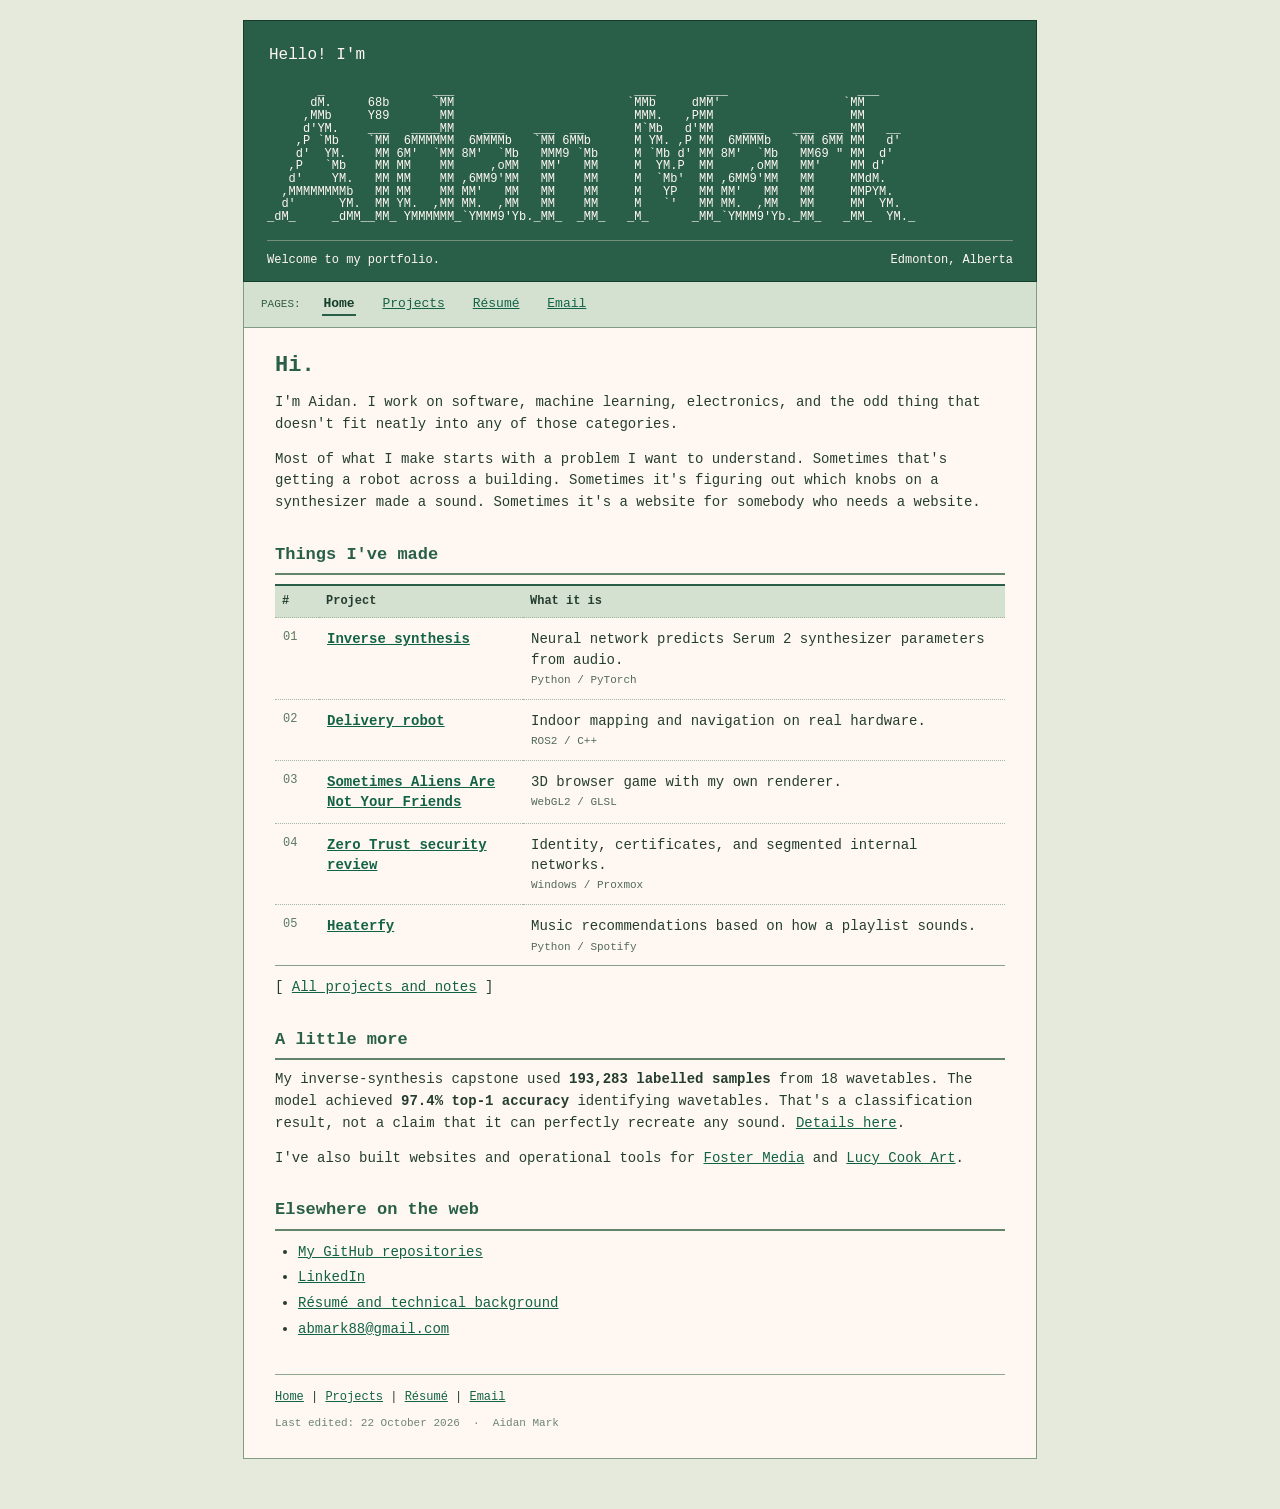
==== index.html @ 445e5975 "Publish original classic HTML portfolio as independent preview" ====
<!doctype html>
<html lang="en">
<head>
<meta charset="utf-8">
<meta name="viewport" content="width=device-width, initial-scale=1">
<meta name="description" content="Aidan Mark — developer in Edmonton. Software, robotics, machine learning, and things I made.">
<title>Home — Aidan Mark</title>
<link rel="stylesheet" href="style.css">
</head>
<body>
<div class="page">
<header class="header">
  <div class="hello">Hello! I'm</div>
  <h1 class="visually-hidden">Aidan Mark</h1>
  <pre aria-hidden="true" class="name-ascii full">       _               ___                         ___       ___                  ___
      dM.     68b      `MM                        `MMb     dMM&#x27;                 `MM
     ,MMb     Y89       MM                         MMM.   ,PMM                   MM
     d&#x27;YM.    ___   ____MM    ___    ___  __       M`Mb   d&#x27;MM    ___    ___  __ MM   __
    ,P `Mb    `MM  6MMMMMM  6MMMMb   `MM 6MMb      M YM. ,P MM  6MMMMb   `MM 6MM MM   d&#x27;
    d&#x27;  YM.    MM 6M&#x27;  `MM 8M&#x27;  `Mb   MMM9 `Mb     M `Mb d&#x27; MM 8M&#x27;  `Mb   MM69 &quot; MM  d&#x27;
   ,P   `Mb    MM MM    MM     ,oMM   MM&#x27;   MM     M  YM.P  MM     ,oMM   MM&#x27;    MM d&#x27;
   d&#x27;    YM.   MM MM    MM ,6MM9&#x27;MM   MM    MM     M  `Mb&#x27;  MM ,6MM9&#x27;MM   MM     MMdM.
  ,MMMMMMMMb   MM MM    MM MM&#x27;   MM   MM    MM     M   YP   MM MM&#x27;   MM   MM     MMPYM.
  d&#x27;      YM.  MM YM.  ,MM MM.  ,MM   MM    MM     M   `&#x27;   MM MM.  ,MM   MM     MM  YM.
_dM_     _dMM__MM_ YMMMMMM_`YMMM9&#x27;Yb._MM_  _MM_   _M_      _MM_`YMMM9&#x27;Yb._MM_   _MM_  YM._</pre>
  <pre aria-hidden="true" class="name-ascii stacked">       _               ___
      dM.     68b      `MM
     ,MMb     Y89       MM
     d&#x27;YM.    ___   ____MM    ___    ___  __
    ,P `Mb    `MM  6MMMMMM  6MMMMb   `MM 6MMb
    d&#x27;  YM.    MM 6M&#x27;  `MM 8M&#x27;  `Mb   MMM9 `Mb
   ,P   `Mb    MM MM    MM     ,oMM   MM&#x27;   MM
   d&#x27;    YM.   MM MM    MM ,6MM9&#x27;MM   MM    MM
  ,MMMMMMMMb   MM MM    MM MM&#x27;   MM   MM    MM
  d&#x27;      YM.  MM YM.  ,MM MM.  ,MM   MM    MM
_dM_     _dMM__MM_ YMMMMMM_`YMMM9&#x27;Yb._MM_  _MM_
___       ___                  ___
`MMb     dMM&#x27;                 `MM
 MMM.   ,PMM                   MM
 M`Mb   d&#x27;MM    ___    ___  __ MM   __
 M YM. ,P MM  6MMMMb   `MM 6MM MM   d&#x27;
 M `Mb d&#x27; MM 8M&#x27;  `Mb   MM69 &quot; MM  d&#x27;
 M  YM.P  MM     ,oMM   MM&#x27;    MM d&#x27;
 M  `Mb&#x27;  MM ,6MM9&#x27;MM   MM     MMdM.
 M   YP   MM MM&#x27;   MM   MM     MMPYM.
 M   `&#x27;   MM MM.  ,MM   MM     MM  YM.
_M_      _MM_`YMMM9&#x27;Yb._MM_   _MM_  YM._</pre>
  <div class="head-bottom">Welcome to my portfolio. <span>Edmonton, Alberta</span></div>
</header>
<nav class="site-links" aria-label="Main menu">
  <span class="menu-title">PAGES:</span>
  <a href="index.html" aria-current="page">Home</a>
  <a href="projects.html">Projects</a>
  <a href="resume.html">Résumé</a>
  <a href="mailto:abmark88@gmail.com">Email</a>
</nav>
<div class="paper">

<main id="top">
  <h2>Hi.</h2>
  <p>I'm Aidan. I work on software, machine learning, electronics, and the odd thing that doesn't fit neatly into any of those categories.</p>
  <p>Most of what I make starts with a problem I want to understand. Sometimes that's getting a robot across a building. Sometimes it's figuring out which knobs on a synthesizer made a sound. Sometimes it's a website for somebody who needs a website.</p>
  <h3><span class="rule-title">Things I've made</span></h3>
  <table class="work-index" cellspacing="0" cellpadding="0">
    <tr><th scope="col">#</th><th scope="col">Project</th><th scope="col">What it is</th></tr>
    <tr><td>01</td><td><a href="projects.html#chroma">Inverse synthesis</a></td><td>Neural network predicts Serum 2 synthesizer parameters from audio. <small>Python / PyTorch</small></td></tr>
    <tr><td>02</td><td><a href="projects.html#robot">Delivery robot</a></td><td>Indoor mapping and navigation on real hardware. <small>ROS2 / C++</small></td></tr>
    <tr><td>03</td><td><a href="projects.html#aliens">Sometimes Aliens Are Not Your Friends</a></td><td>3D browser game with my own renderer. <small>WebGL2 / GLSL</small></td></tr>
    <tr><td>04</td><td><a href="projects.html#security">Zero Trust security review</a></td><td>Identity, certificates, and segmented internal networks. <small>Windows / Proxmox</small></td></tr>
    <tr><td>05</td><td><a href="projects.html#heaterfy">Heaterfy</a></td><td>Music recommendations based on how a playlist sounds. <small>Python / Spotify</small></td></tr>
  </table>
  <p class="more">[ <a href="projects.html">All projects and notes</a> ]</p>
  <h3><span class="rule-title">A little more</span></h3>
  <p>My inverse-synthesis capstone used <strong>193,283 labelled samples</strong> from 18 wavetables. The model achieved <strong>97.4% top-1 accuracy</strong> identifying wavetables. That's a classification result, not a claim that it can perfectly recreate any sound. <a href="projects.html#chroma">Details here</a>.</p>
  <p>I've also built websites and operational tools for <a href="https://fostermedia.ca/">Foster Media</a> and <a href="https://lucycook.art/">Lucy Cook Art</a>.</p>
  <h3><span class="rule-title">Elsewhere on the web</span></h3>
  <ul class="links-list">
    <li><a href="https://github.com/akimbo-md">My GitHub repositories</a></li>
    <li><a href="https://www.linkedin.com/in/akimbo-html/">LinkedIn</a></li>
    <li><a href="resume.html">Résumé and technical background</a></li>
    <li><a href="mailto:abmark88@gmail.com">abmark88@gmail.com</a></li>
  </ul>
</main>

<footer>
<hr>
<p><a href="index.html">Home</a> | <a href="projects.html">Projects</a> | <a href="resume.html">Résumé</a> | <a href="mailto:abmark88@gmail.com">Email</a><br>
<span class="footnote">Last edited: 22 October 2026 &nbsp;&middot;&nbsp; Aidan Mark</span></p>
</footer>
</div>
</div>
</body>
</html>
---- style.css ----
/* Aidan Mark — original forest green and Apercu Mono palette.
   Plain document and table layout, without modern card components. */
:root { color-scheme: light; }
html { background: #e5eadd; }
body {
  margin: 0;
  padding: 20px 9px 50px;
  color: #243d30;
  background: #e5eadd;
  font: 14px/1.55 'Apercu Mono Pro', 'Courier New', Courier, monospace;
}
a { color: #126245; text-decoration: underline; }
a:visited { color: #386c4c; }
a:hover { color: #ffffff; background: #295f48; }
a:focus-visible { outline: 2px dotted #295f48; outline-offset: 2px; }
.page { width: 794px; max-width: 100%; margin: 0 auto; }
.header { background: #295f48; border: 1px solid #123c2b; color: #fff8f2; padding: 22px 23px 11px; }
.hello { font-size: 16px; margin: 0 0 17px 2px; }
.name-ascii { color: #fff8f2; font: 12px/1.05 'Apercu Mono Pro','Courier New',monospace; letter-spacing: 0; white-space: pre; margin: 0; }
.name-ascii.stacked { display: none; }
.head-bottom { margin-top: 17px; padding-top: 10px; border-top: 1px solid #73917a; font-size: 12px; }
.head-bottom span { float: right; }
.site-links { padding: 12px 17px 11px; background: #d4e1d0; border: 1px solid #829b85; border-top: 0; font-size: 13px; }
.site-links .menu-title { margin-right: 14px; color: #385c45; font-size: 11px; }
.site-links a { display: inline-block; margin-right: 18px; padding: 0 1px; }
.site-links a[aria-current="page"] { font-weight: bold; color: #153d2b; text-decoration: none; border-bottom: 2px solid #295f48; }
.paper { background: #fff8f2; padding: 21px 31px 12px; border: 1px solid #829b85; border-top: 0; }
h2 { font-size: 22px; color: #295f48; margin: 0 0 9px; font-weight: bold; }
h3 { color: #295f48; font-size: 17px; margin: 28px 0 9px; font-weight: bold; }
h3 .rule-title { display: block; border-bottom: 2px solid #61846b; padding-bottom: 5px; }
p { margin: 0 0 13px; }
small { font-size: 11px; color: #526958; }
.work-index { width: 100%; border-top: 2px solid #295f48; border-bottom: 1px solid #879e8c; border-collapse: collapse; line-height: 1.45; }
.work-index th { font-size: 12px; padding: 7px 7px; background: #d4e1d0; text-align: left; }
.work-index th:first-child { width: 30px; }
.work-index th:nth-child(2) { width: 190px; }
.work-index td { padding: 11px 8px 10px; vertical-align: top; border-top: 1px dotted #a4b7a5; }
.work-index td:first-child { font-size: 12px; color: #587861; }
.work-index td a { font-weight: bold; }
.work-index td small { display: block; padding-top: 3px; }
.more { margin-top: 11px; }
.links-list { margin: 0 0 12px; padding-left: 23px; }
.links-list li { padding: 2px 0; }
.jump { background: #e3ebdd; padding: 10px; border-top: 1px solid #819b87; border-bottom: 1px solid #819b87; font-size: 12px; line-height: 1.85; }
.project { border-top: 2px solid #73947a; margin-top: 24px; padding-top: 3px; }
.project h3 { margin-top: 8px; font-size: 18px; }
.project .tech { color: #4f7158; font-size: 11px; margin-bottom: 8px; }
.project .up { font-size: 11px; margin-top: 2px; }
.skills { border-collapse: collapse; width: 100%; }
.skills tr { border-bottom: 1px dotted #a4b7a5; }
.skills th { text-align: left; width: 170px; vertical-align: top; color: #295f48; }
.skills td { vertical-align: top; }
.history dt { font-weight: bold; margin-top: 12px; color: #295f48; }
.history dt small { font-weight: normal; }
.history dd { margin-left: 25px; margin-top: 3px; }
footer { padding-top: 20px; font-size: 12px; }
footer hr { border: 0; border-top: 1px solid #8da48f; margin: 0 0 13px; }
.footnote { display: inline-block; margin-top: 8px; color: #6e8474; font-size: 11px; }
.visually-hidden { position: absolute; width:1px; height:1px; padding:0; margin:-1px; overflow:hidden; clip:rect(0,0,0,0); white-space:nowrap; border:0; }
@media (max-width: 760px) {
 body { padding: 7px 6px 30px; font-size: 13px; }
 .page { width: 100%; }
 .header { padding: 17px 16px 11px; }
 .name-ascii.full { display: none; }
 .name-ascii.stacked { display: block; font-size: clamp(9px, 2.7vw, 11px); line-height: 1.01; }
 .hello { margin-bottom: 7px; }
 .head-bottom { margin-top: 9px; }
 .head-bottom span { float: none; display:block; margin-top:4px; }
 .site-links { padding: 10px 13px; }
 .site-links a { margin-right: 7px; }
 .paper { padding: 18px 15px 10px; }
 .work-index th:nth-child(2) { width: auto; }
 .work-index th:first-child { width: 23px; }
 .work-index td { padding: 8px 4px; }
 .work-index td:first-child { font-size: 10px; }
 .work-index td:nth-child(2) { width: 35%; }
 h2 { font-size: 20px; }
 h3 { font-size: 16px; }
 .skills th { width: 110px; }
}
@media (max-width: 375px) {
  .site-links .menu-title { display: block; margin-bottom: 3px; }
  .name-ascii.stacked { font-size: 8.4px; }
  .work-index th { font-size: 11px; }
  .work-index td { font-size: 11px; }
}
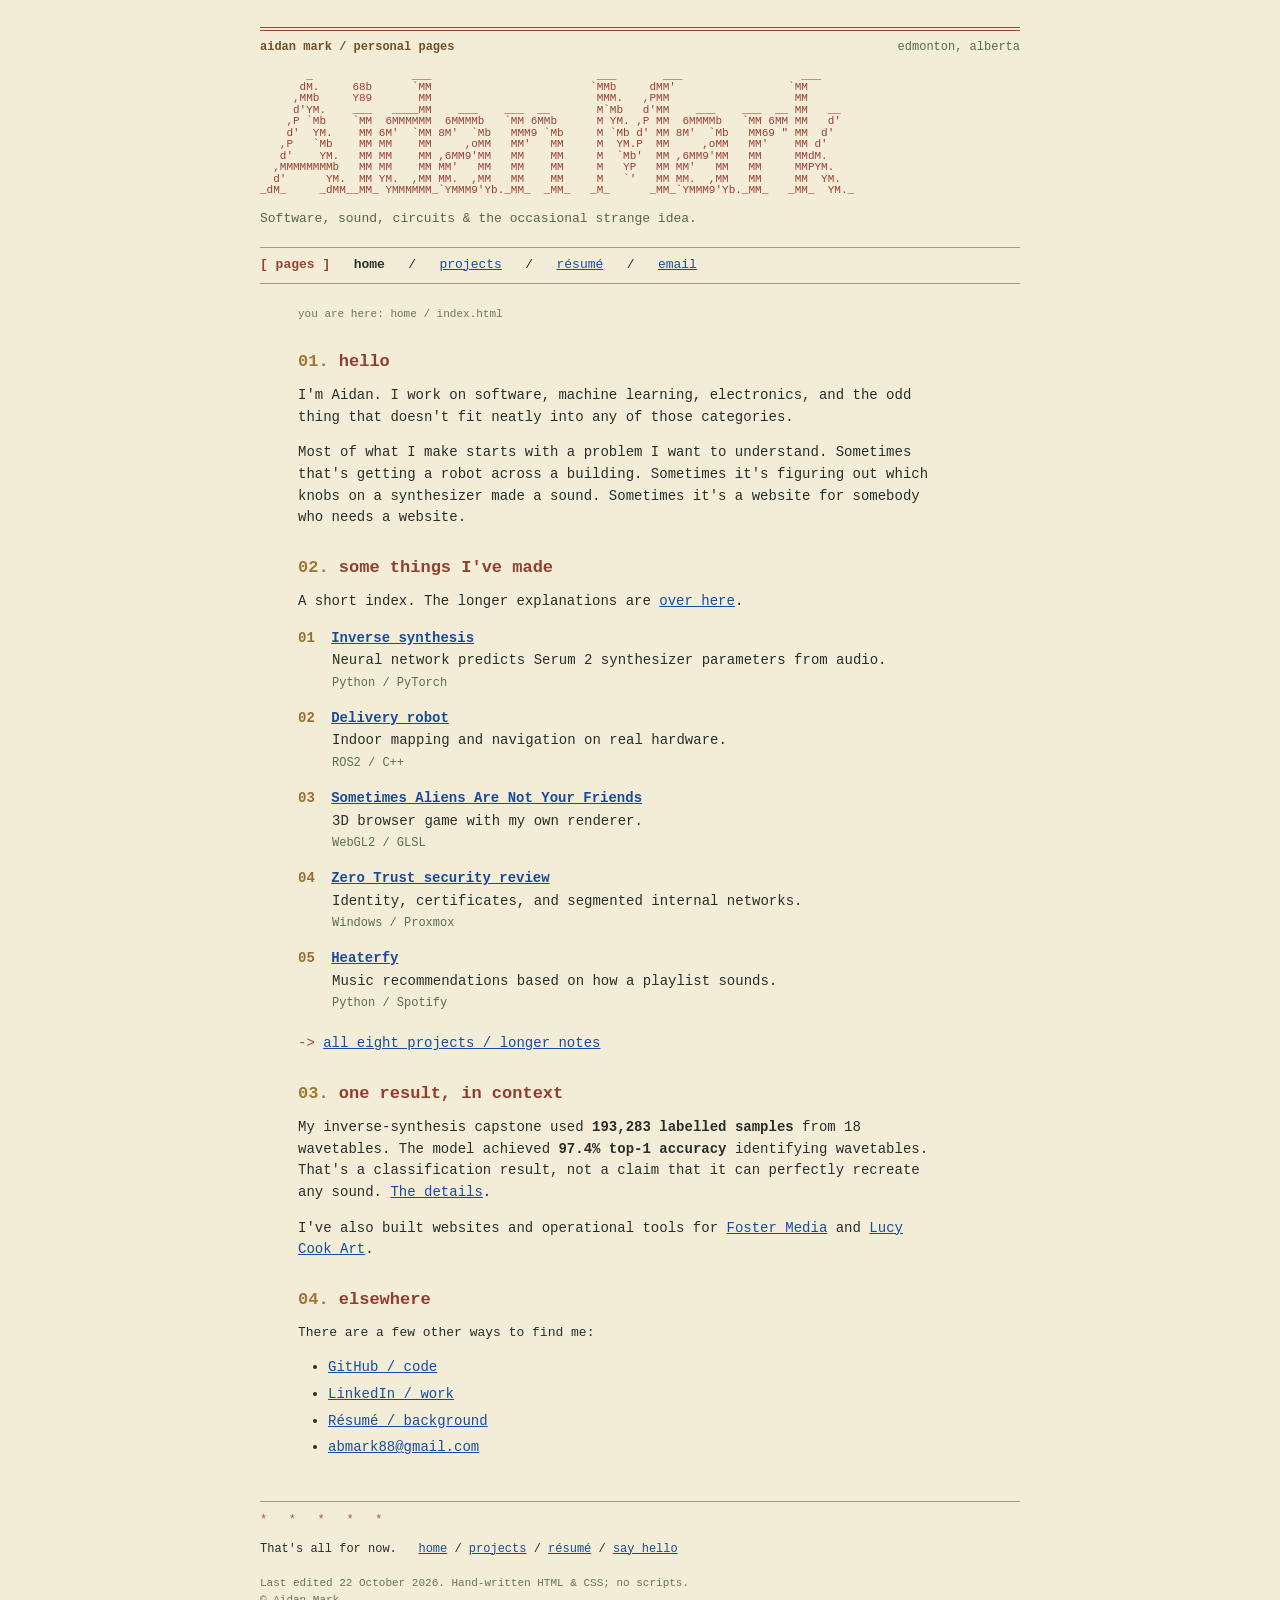
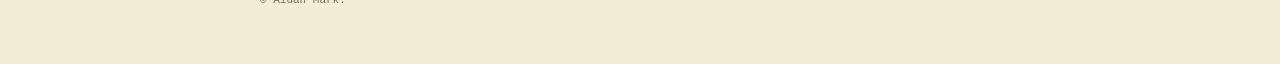
==== commit ea8cd8b4: "Redesign preview as an HTML4/CSS2 handwritten personal site" ====
--- a/index.html
+++ b/index.html
@@ -1,18 +1,18 @@
-<!doctype html>
+<!DOCTYPE HTML PUBLIC "-//W3C//DTD HTML 4.01//EN" "http://www.w3.org/TR/html4/strict.dtd">
 <html lang="en">
 <head>
-<meta charset="utf-8">
+<meta http-equiv="Content-Type" content="text/html; charset=utf-8">
 <meta name="viewport" content="width=device-width, initial-scale=1">
-<meta name="description" content="Aidan Mark — developer in Edmonton. Software, robotics, machine learning, and things I made.">
-<title>Home — Aidan Mark</title>
-<link rel="stylesheet" href="style.css">
+<meta name="description" content="Aidan Mark in Edmonton: software, robotics, audio, experiments and other things I've made.">
+<title>Home - Aidan Mark</title>
+<link rel="stylesheet" type="text/css" href="style.css">
 </head>
 <body>
 <div class="page">
-<header class="header">
-  <div class="hello">Hello! I'm</div>
-  <h1 class="visually-hidden">Aidan Mark</h1>
-  <pre aria-hidden="true" class="name-ascii full">       _               ___                         ___       ___                  ___
+  <div class="masthead">
+    <p class="top-stamp">aidan mark / personal pages <span>edmonton, alberta</span></p>
+    <h1 class="text-heading">Aidan Mark</h1>
+    <div class="ascii-window"><pre class="ascii-name">       _               ___                         ___       ___                  ___
       dM.     68b      `MM                        `MMb     dMM&#x27;                 `MM
      ,MMb     Y89       MM                         MMM.   ,PMM                   MM
      d&#x27;YM.    ___   ____MM    ___    ___  __       M`Mb   d&#x27;MM    ___    ___  __ MM   __
@@ -22,72 +22,55 @@
    d&#x27;    YM.   MM MM    MM ,6MM9&#x27;MM   MM    MM     M  `Mb&#x27;  MM ,6MM9&#x27;MM   MM     MMdM.
   ,MMMMMMMMb   MM MM    MM MM&#x27;   MM   MM    MM     M   YP   MM MM&#x27;   MM   MM     MMPYM.
   d&#x27;      YM.  MM YM.  ,MM MM.  ,MM   MM    MM     M   `&#x27;   MM MM.  ,MM   MM     MM  YM.
-_dM_     _dMM__MM_ YMMMMMM_`YMMM9&#x27;Yb._MM_  _MM_   _M_      _MM_`YMMM9&#x27;Yb._MM_   _MM_  YM._</pre>
-  <pre aria-hidden="true" class="name-ascii stacked">       _               ___
-      dM.     68b      `MM
-     ,MMb     Y89       MM
-     d&#x27;YM.    ___   ____MM    ___    ___  __
-    ,P `Mb    `MM  6MMMMMM  6MMMMb   `MM 6MMb
-    d&#x27;  YM.    MM 6M&#x27;  `MM 8M&#x27;  `Mb   MMM9 `Mb
-   ,P   `Mb    MM MM    MM     ,oMM   MM&#x27;   MM
-   d&#x27;    YM.   MM MM    MM ,6MM9&#x27;MM   MM    MM
-  ,MMMMMMMMb   MM MM    MM MM&#x27;   MM   MM    MM
-  d&#x27;      YM.  MM YM.  ,MM MM.  ,MM   MM    MM
-_dM_     _dMM__MM_ YMMMMMM_`YMMM9&#x27;Yb._MM_  _MM_
-___       ___                  ___
-`MMb     dMM&#x27;                 `MM
- MMM.   ,PMM                   MM
- M`Mb   d&#x27;MM    ___    ___  __ MM   __
- M YM. ,P MM  6MMMMb   `MM 6MM MM   d&#x27;
- M `Mb d&#x27; MM 8M&#x27;  `Mb   MM69 &quot; MM  d&#x27;
- M  YM.P  MM     ,oMM   MM&#x27;    MM d&#x27;
- M  `Mb&#x27;  MM ,6MM9&#x27;MM   MM     MMdM.
- M   YP   MM MM&#x27;   MM   MM     MMPYM.
- M   `&#x27;   MM MM.  ,MM   MM     MM  YM.
-_M_      _MM_`YMMM9&#x27;Yb._MM_   _MM_  YM._</pre>
-  <div class="head-bottom">Welcome to my portfolio. <span>Edmonton, Alberta</span></div>
-</header>
-<nav class="site-links" aria-label="Main menu">
-  <span class="menu-title">PAGES:</span>
-  <a href="index.html" aria-current="page">Home</a>
-  <a href="projects.html">Projects</a>
-  <a href="resume.html">Résumé</a>
-  <a href="mailto:abmark88@gmail.com">Email</a>
-</nav>
-<div class="paper">
+_dM_     _dMM__MM_ YMMMMMM_`YMMM9&#x27;Yb._MM_  _MM_   _M_      _MM_`YMMM9&#x27;Yb._MM_   _MM_  YM._</pre></div>
+    <p class="headnote">Software, sound, circuits &amp; the occasional strange idea.</p>
+  </div>
+  <div class="directory">
+    <p><b>[ pages ]</b> &nbsp; <strong class="you-are-here">home</strong> &nbsp; / &nbsp; <a href="projects.html">projects</a> &nbsp; / &nbsp; <a href="resume.html">r&eacute;sum&eacute;</a> &nbsp; / &nbsp; <a href="mailto:abmark88@gmail.com">email</a></p>
+  </div>
+  <div class="content" id="top">
 
-<main id="top">
-  <h2>Hi.</h2>
-  <p>I'm Aidan. I work on software, machine learning, electronics, and the odd thing that doesn't fit neatly into any of those categories.</p>
-  <p>Most of what I make starts with a problem I want to understand. Sometimes that's getting a robot across a building. Sometimes it's figuring out which knobs on a synthesizer made a sound. Sometimes it's a website for somebody who needs a website.</p>
-  <h3><span class="rule-title">Things I've made</span></h3>
-  <table class="work-index" cellspacing="0" cellpadding="0">
-    <tr><th scope="col">#</th><th scope="col">Project</th><th scope="col">What it is</th></tr>
-    <tr><td>01</td><td><a href="projects.html#chroma">Inverse synthesis</a></td><td>Neural network predicts Serum 2 synthesizer parameters from audio. <small>Python / PyTorch</small></td></tr>
-    <tr><td>02</td><td><a href="projects.html#robot">Delivery robot</a></td><td>Indoor mapping and navigation on real hardware. <small>ROS2 / C++</small></td></tr>
-    <tr><td>03</td><td><a href="projects.html#aliens">Sometimes Aliens Are Not Your Friends</a></td><td>3D browser game with my own renderer. <small>WebGL2 / GLSL</small></td></tr>
-    <tr><td>04</td><td><a href="projects.html#security">Zero Trust security review</a></td><td>Identity, certificates, and segmented internal networks. <small>Windows / Proxmox</small></td></tr>
-    <tr><td>05</td><td><a href="projects.html#heaterfy">Heaterfy</a></td><td>Music recommendations based on how a playlist sounds. <small>Python / Spotify</small></td></tr>
-  </table>
-  <p class="more">[ <a href="projects.html">All projects and notes</a> ]</p>
-  <h3><span class="rule-title">A little more</span></h3>
-  <p>My inverse-synthesis capstone used <strong>193,283 labelled samples</strong> from 18 wavetables. The model achieved <strong>97.4% top-1 accuracy</strong> identifying wavetables. That's a classification result, not a claim that it can perfectly recreate any sound. <a href="projects.html#chroma">Details here</a>.</p>
-  <p>I've also built websites and operational tools for <a href="https://fostermedia.ca/">Foster Media</a> and <a href="https://lucycook.art/">Lucy Cook Art</a>.</p>
-  <h3><span class="rule-title">Elsewhere on the web</span></h3>
-  <ul class="links-list">
-    <li><a href="https://github.com/akimbo-md">My GitHub repositories</a></li>
-    <li><a href="https://www.linkedin.com/in/akimbo-html/">LinkedIn</a></li>
-    <li><a href="resume.html">Résumé and technical background</a></li>
-    <li><a href="mailto:abmark88@gmail.com">abmark88@gmail.com</a></li>
-  </ul>
-</main>
+    <p class="crumb">you are here: home / index.html</p>
 
-<footer>
-<hr>
-<p><a href="index.html">Home</a> | <a href="projects.html">Projects</a> | <a href="resume.html">Résumé</a> | <a href="mailto:abmark88@gmail.com">Email</a><br>
-<span class="footnote">Last edited: 22 October 2026 &nbsp;&middot;&nbsp; Aidan Mark</span></p>
-</footer>
-</div>
+    <h2><span class="section-no">01.</span> hello</h2>
+    <p>I'm Aidan. I work on software, machine learning, electronics, and the odd thing that doesn't fit neatly into any of those categories.</p>
+    <p>Most of what I make starts with a problem I want to understand. Sometimes that's getting a robot across a building. Sometimes it's figuring out which knobs on a synthesizer made a sound. Sometimes it's a website for somebody who needs a website.</p>
+
+    <h2><span class="section-no">02.</span> some things I've made</h2>
+    <p>A short index. The longer explanations are <a href="projects.html">over here</a>.</p>
+    <dl class="work-list">
+      <dt><span class="entry-no">01</span> <a href="projects.html#chroma">Inverse synthesis</a></dt>
+      <dd>Neural network predicts Serum 2 synthesizer parameters from audio.<br><small>Python / PyTorch</small></dd>
+      <dt><span class="entry-no">02</span> <a href="projects.html#robot">Delivery robot</a></dt>
+      <dd>Indoor mapping and navigation on real hardware.<br><small>ROS2 / C++</small></dd>
+      <dt><span class="entry-no">03</span> <a href="projects.html#aliens">Sometimes Aliens Are Not Your Friends</a></dt>
+      <dd>3D browser game with my own renderer.<br><small>WebGL2 / GLSL</small></dd>
+      <dt><span class="entry-no">04</span> <a href="projects.html#security">Zero Trust security review</a></dt>
+      <dd>Identity, certificates, and segmented internal networks.<br><small>Windows / Proxmox</small></dd>
+      <dt><span class="entry-no">05</span> <a href="projects.html#heaterfy">Heaterfy</a></dt>
+      <dd>Music recommendations based on how a playlist sounds.<br><small>Python / Spotify</small></dd>
+    </dl>
+    <p class="hand-link">-&gt; <a href="projects.html">all eight projects / longer notes</a></p>
+
+    <h2><span class="section-no">03.</span> one result, in context</h2>
+    <p>My inverse-synthesis capstone used <b>193,283 labelled samples</b> from 18 wavetables. The model achieved <b>97.4% top-1 accuracy</b> identifying wavetables. That's a classification result, not a claim that it can perfectly recreate any sound. <a href="projects.html#chroma">The details</a>.</p>
+    <p>I've also built websites and operational tools for <a href="https://fostermedia.ca/">Foster Media</a> and <a href="https://lucycook.art/">Lucy Cook Art</a>.</p>
+
+    <h2><span class="section-no">04.</span> elsewhere</h2>
+    <p class="tiny-note">There are a few other ways to find me:</p>
+    <ul class="elsewhere">
+      <li><a href="https://github.com/akimbo-md">GitHub / code</a></li>
+      <li><a href="https://www.linkedin.com/in/akimbo-html/">LinkedIn / work</a></li>
+      <li><a href="resume.html">R&eacute;sum&eacute; / background</a></li>
+      <li><a href="mailto:abmark88@gmail.com">abmark88@gmail.com</a></li>
+    </ul>
+  </div>
+  <div class="foot">
+    <p class="stars">* &nbsp; * &nbsp; * &nbsp; * &nbsp; *</p>
+    <p>That's all for now. &nbsp; <a href="index.html">home</a> / <a href="projects.html">projects</a> / <a href="resume.html">r&eacute;sum&eacute;</a> / <a href="mailto:abmark88@gmail.com">say hello</a></p>
+    <p class="fineprint">Last edited 22 October 2026. Hand-written HTML &amp; CSS; no scripts.<br>
+       &copy; Aidan Mark.</p>
+  </div>
 </div>
 </body>
 </html>
--- a/style.css
+++ b/style.css
@@ -1,86 +1,121 @@
-/* Aidan Mark — original forest green and Apercu Mono palette.
-   Plain document and table layout, without modern card components. */
-:root { color-scheme: light; }
-html { background: #e5eadd; }
+/* Hand-written-looking personal pages, using period HTML4 + CSS2.
+   Nothing fancy: no scripts, layout framework, gradients or effects. */
+
+html { background: #f3edd8; }
 body {
   margin: 0;
-  padding: 20px 9px 50px;
-  color: #243d30;
-  background: #e5eadd;
-  font: 14px/1.55 'Apercu Mono Pro', 'Courier New', Courier, monospace;
+  padding: 0;
+  background: #f3edd8;
+  color: #292d27;
+  font: 14px/1.55 "Courier New", Courier, monospace;
 }
-a { color: #126245; text-decoration: underline; }
-a:visited { color: #386c4c; }
-a:hover { color: #ffffff; background: #295f48; }
-a:focus-visible { outline: 2px dotted #295f48; outline-offset: 2px; }
-.page { width: 794px; max-width: 100%; margin: 0 auto; }
-.header { background: #295f48; border: 1px solid #123c2b; color: #fff8f2; padding: 22px 23px 11px; }
-.hello { font-size: 16px; margin: 0 0 17px 2px; }
-.name-ascii { color: #fff8f2; font: 12px/1.05 'Apercu Mono Pro','Courier New',monospace; letter-spacing: 0; white-space: pre; margin: 0; }
-.name-ascii.stacked { display: none; }
-.head-bottom { margin-top: 17px; padding-top: 10px; border-top: 1px solid #73917a; font-size: 12px; }
-.head-bottom span { float: right; }
-.site-links { padding: 12px 17px 11px; background: #d4e1d0; border: 1px solid #829b85; border-top: 0; font-size: 13px; }
-.site-links .menu-title { margin-right: 14px; color: #385c45; font-size: 11px; }
-.site-links a { display: inline-block; margin-right: 18px; padding: 0 1px; }
-.site-links a[aria-current="page"] { font-weight: bold; color: #153d2b; text-decoration: none; border-bottom: 2px solid #295f48; }
-.paper { background: #fff8f2; padding: 21px 31px 12px; border: 1px solid #829b85; border-top: 0; }
-h2 { font-size: 22px; color: #295f48; margin: 0 0 9px; font-weight: bold; }
-h3 { color: #295f48; font-size: 17px; margin: 28px 0 9px; font-weight: bold; }
-h3 .rule-title { display: block; border-bottom: 2px solid #61846b; padding-bottom: 5px; }
-p { margin: 0 0 13px; }
-small { font-size: 11px; color: #526958; }
-.work-index { width: 100%; border-top: 2px solid #295f48; border-bottom: 1px solid #879e8c; border-collapse: collapse; line-height: 1.45; }
-.work-index th { font-size: 12px; padding: 7px 7px; background: #d4e1d0; text-align: left; }
-.work-index th:first-child { width: 30px; }
-.work-index th:nth-child(2) { width: 190px; }
-.work-index td { padding: 11px 8px 10px; vertical-align: top; border-top: 1px dotted #a4b7a5; }
-.work-index td:first-child { font-size: 12px; color: #587861; }
-.work-index td a { font-weight: bold; }
-.work-index td small { display: block; padding-top: 3px; }
-.more { margin-top: 11px; }
-.links-list { margin: 0 0 12px; padding-left: 23px; }
-.links-list li { padding: 2px 0; }
-.jump { background: #e3ebdd; padding: 10px; border-top: 1px solid #819b87; border-bottom: 1px solid #819b87; font-size: 12px; line-height: 1.85; }
-.project { border-top: 2px solid #73947a; margin-top: 24px; padding-top: 3px; }
-.project h3 { margin-top: 8px; font-size: 18px; }
-.project .tech { color: #4f7158; font-size: 11px; margin-bottom: 8px; }
-.project .up { font-size: 11px; margin-top: 2px; }
-.skills { border-collapse: collapse; width: 100%; }
-.skills tr { border-bottom: 1px dotted #a4b7a5; }
-.skills th { text-align: left; width: 170px; vertical-align: top; color: #295f48; }
-.skills td { vertical-align: top; }
-.history dt { font-weight: bold; margin-top: 12px; color: #295f48; }
+a { color: #164b9d; text-decoration: underline; }
+a:visited { color: #704177; }
+a:hover { background: #f7db85; color: #792e20; }
+a:focus { outline: 1px dotted #792e20; }
+.page {
+  width: 88%;
+  max-width: 760px;
+  margin: 27px auto 55px;
+}
+.top-stamp {
+  border-top: 4px double #954834;
+  padding-top: 7px;
+  margin: 0 0 14px;
+  font-size: 12px;
+  color: #715027;
+  font-weight: bold;
+}
+.top-stamp span { float: right; color: #536c4d; font-weight: normal; }
+.text-heading {
+  position: absolute;
+  width: 1px;
+  height: 1px;
+  overflow: hidden;
+  left: -9999px;
+}
+.ascii-window {
+  overflow: auto;
+  margin: 0;
+  padding: 0 0 3px;
+}
+.ascii-name {
+  margin: 0;
+  color: #973e32;
+  font: 11px/1.04 "Courier New", Courier, monospace;
+  white-space: pre;
+}
+.headnote {
+  font-size: 13px;
+  color: #586345;
+  margin: 10px 0 17px;
+}
+.directory {
+  border-top: 1px solid #a49a79;
+  border-bottom: 1px solid #a49a79;
+  padding: 7px 0 8px;
+  font-size: 13px;
+}
+.directory p { margin: 0; }
+.directory b { color: #944433; }
+.directory a { padding: 1px 0; }
+.you-are-here { color: #29352b; text-decoration: none; }
+.content {
+  margin: 22px 0 0 5%;
+  max-width: 640px;
+}
+.crumb { font-size: 11px; color: #6c7656; margin: 0 0 24px; }
+h2 {
+  font-size: 17px;
+  line-height: 1.3;
+  font-weight: bold;
+  color: #903e30;
+  margin: 28px 0 12px;
+}
+h3 {
+  font-size: 15px;
+  line-height: 1.4;
+  font-weight: bold;
+  color: #292d27;
+  margin: 0 0 6px;
+}
+.section-no { color: #a17735; }
+p { margin: 0 0 14px; }
+.work-list { margin: 15px 0 0; }
+.work-list dt { margin: 14px 0 0; font-weight: bold; }
+.work-list dd { margin: 1px 0 0 34px; }
+.entry-no { color: #9a6e30; margin-right: 8px; }
+small, .tech { color: #577047; font-size: 12px; }
+.hand-link { margin: 19px 0 0; color: #9b4937; }
+.tiny-note { font-size: 13px; }
+.elsewhere { margin: 0 0 16px 13px; padding-left: 17px; }
+.elsewhere li { margin-bottom: 5px; }
+.jump { font-size: 13px; line-height: 1.9; margin: 16px 0 25px; }
+.jump b { color: #903e30; }
+.project {
+  border-top: 1px dashed #a6a085;
+  padding-top: 17px;
+  margin: 21px 0 0;
+}
+.project .tech {
+  margin: 0 0 11px;
+  font-size: 12px;
+}
+.project .up { font-size: 12px; margin-top: 9px; }
+.project ul { padding-left: 26px; }
+.skills { margin: 11px 0 18px; }
+.skills dt { font-weight: bold; color: #52693f; margin: 11px 0 0; }
+.skills dd { margin: 2px 0 0 23px; }
+.history { margin: 0; }
+.history dt { font-weight: bold; margin: 16px 0 0; color: #273129; }
 .history dt small { font-weight: normal; }
-.history dd { margin-left: 25px; margin-top: 3px; }
-footer { padding-top: 20px; font-size: 12px; }
-footer hr { border: 0; border-top: 1px solid #8da48f; margin: 0 0 13px; }
-.footnote { display: inline-block; margin-top: 8px; color: #6e8474; font-size: 11px; }
-.visually-hidden { position: absolute; width:1px; height:1px; padding:0; margin:-1px; overflow:hidden; clip:rect(0,0,0,0); white-space:nowrap; border:0; }
-@media (max-width: 760px) {
- body { padding: 7px 6px 30px; font-size: 13px; }
- .page { width: 100%; }
- .header { padding: 17px 16px 11px; }
- .name-ascii.full { display: none; }
- .name-ascii.stacked { display: block; font-size: clamp(9px, 2.7vw, 11px); line-height: 1.01; }
- .hello { margin-bottom: 7px; }
- .head-bottom { margin-top: 9px; }
- .head-bottom span { float: none; display:block; margin-top:4px; }
- .site-links { padding: 10px 13px; }
- .site-links a { margin-right: 7px; }
- .paper { padding: 18px 15px 10px; }
- .work-index th:nth-child(2) { width: auto; }
- .work-index th:first-child { width: 23px; }
- .work-index td { padding: 8px 4px; }
- .work-index td:first-child { font-size: 10px; }
- .work-index td:nth-child(2) { width: 35%; }
- h2 { font-size: 20px; }
- h3 { font-size: 16px; }
- .skills th { width: 110px; }
+.history dd { margin: 3px 0 0 23px; }
+.foot {
+  clear: both;
+  margin: 42px 0 0;
+  border-top: 1px solid #a49a79;
+  padding: 7px 0 0;
+  font-size: 12px;
 }
-@media (max-width: 375px) {
-  .site-links .menu-title { display: block; margin-bottom: 3px; }
-  .name-ascii.stacked { font-size: 8.4px; }
-  .work-index th { font-size: 11px; }
-  .work-index td { font-size: 11px; }
-}
+.stars { color: #a26034; margin: 2px 0 10px; }
+.fineprint { color: #687451; font-size: 11px; margin: 17px 0 0; }
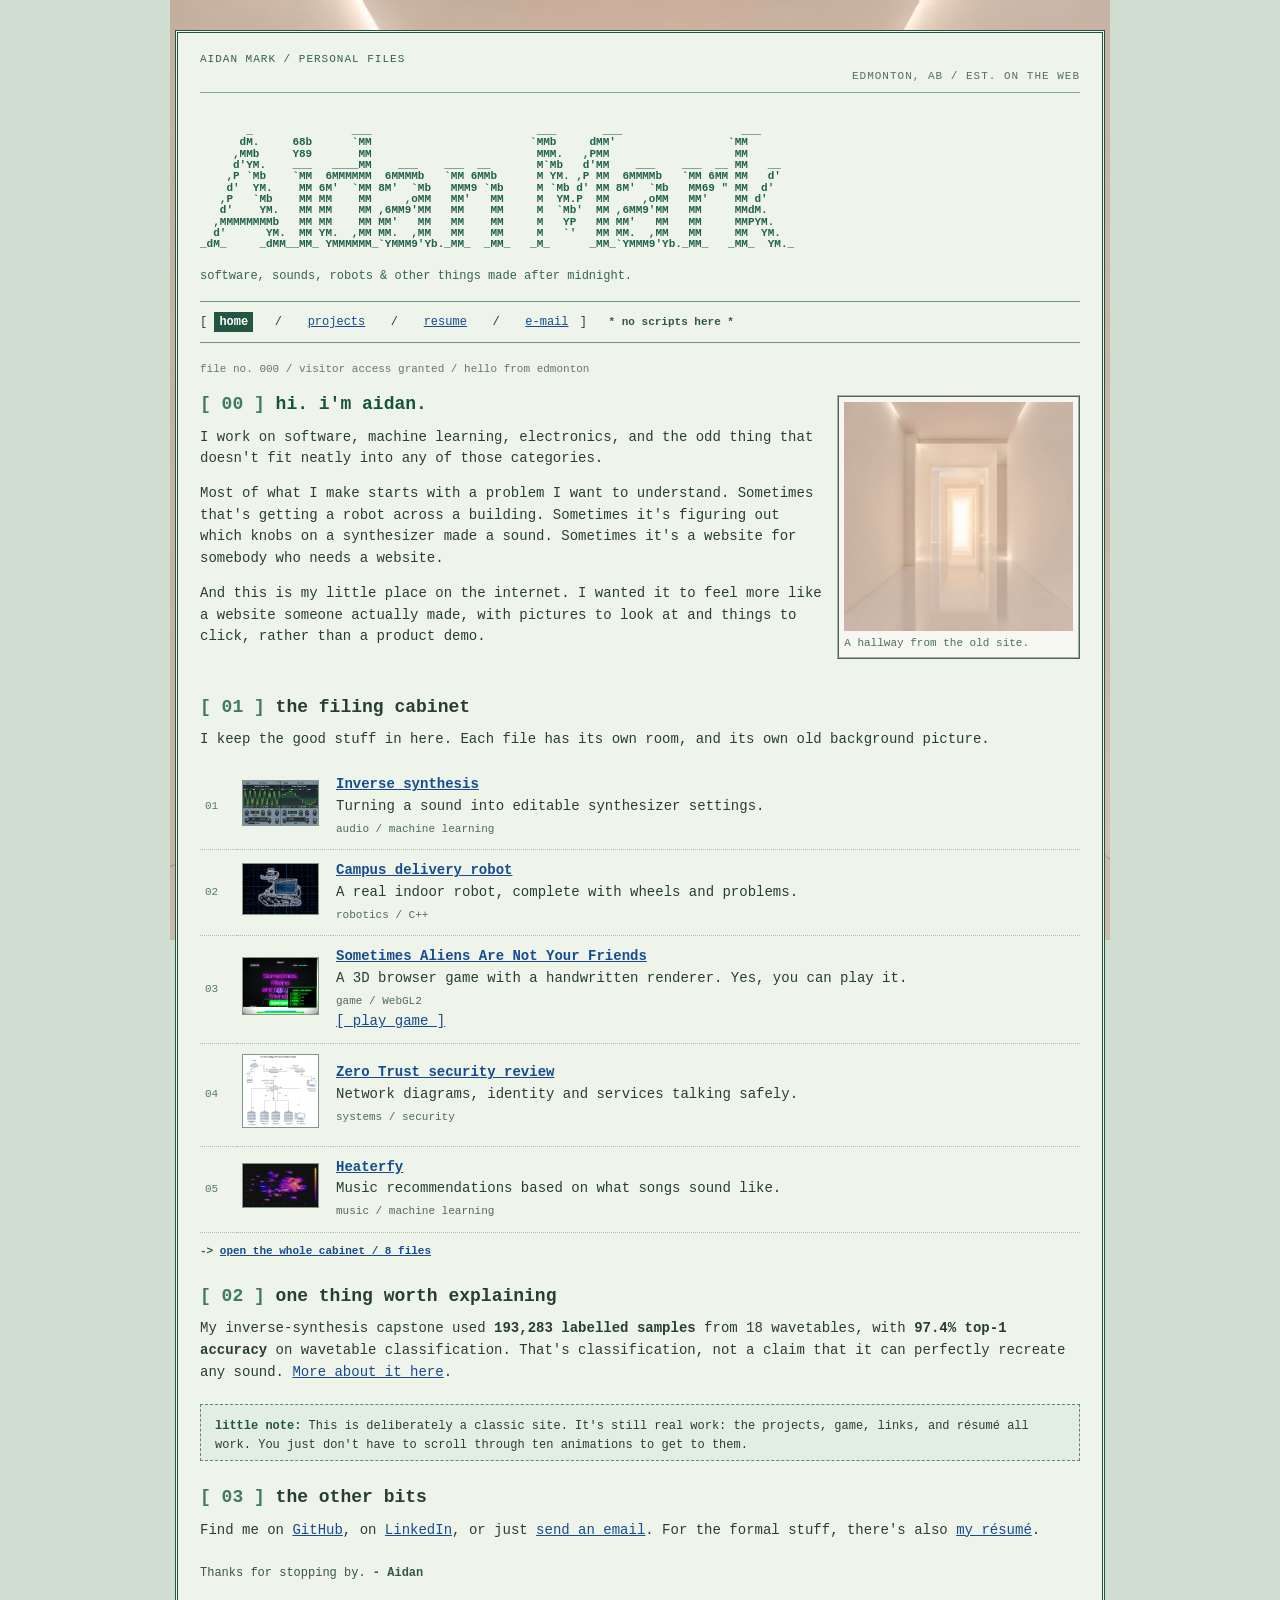
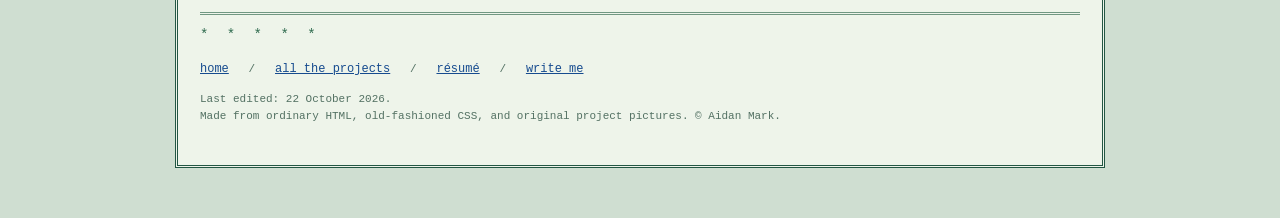
==== commit d4bb8c3b: "Give the classic preview a green office home and themed project rooms" ====
--- a/index.html
+++ b/index.html
@@ -3,16 +3,15 @@
 <head>
 <meta http-equiv="Content-Type" content="text/html; charset=utf-8">
 <meta name="viewport" content="width=device-width, initial-scale=1">
-<meta name="description" content="Aidan Mark in Edmonton: software, robotics, audio, experiments and other things I've made.">
+<meta name="description" content="Aidan Mark, Edmonton. Handmade notes on software, robotics, music, and projects.">
 <title>Home - Aidan Mark</title>
 <link rel="stylesheet" type="text/css" href="style.css">
 </head>
-<body>
-<div class="page">
-  <div class="masthead">
-    <p class="top-stamp">aidan mark / personal pages <span>edmonton, alberta</span></p>
-    <h1 class="text-heading">Aidan Mark</h1>
-    <div class="ascii-window"><pre class="ascii-name">       _               ___                         ___       ___                  ___
+<body class="theme-home">
+<div class="binder" id="top">
+  <p class="topline">AIDAN MARK / PERSONAL FILES <span class="right">EDMONTON, AB / EST. ON THE WEB</span></p>
+  <h1 class="print-title">Aidan Mark</h1>
+  <div class="ascii-clip"><pre class="ascii-name">       _               ___                         ___       ___                  ___
       dM.     68b      `MM                        `MMb     dMM&#x27;                 `MM
      ,MMb     Y89       MM                         MMM.   ,PMM                   MM
      d&#x27;YM.    ___   ____MM    ___    ___  __       M`Mb   d&#x27;MM    ___    ___  __ MM   __
@@ -23,53 +22,42 @@
   ,MMMMMMMMb   MM MM    MM MM&#x27;   MM   MM    MM     M   YP   MM MM&#x27;   MM   MM     MMPYM.
   d&#x27;      YM.  MM YM.  ,MM MM.  ,MM   MM    MM     M   `&#x27;   MM MM.  ,MM   MM     MM  YM.
 _dM_     _dMM__MM_ YMMMMMM_`YMMM9&#x27;Yb._MM_  _MM_   _M_      _MM_`YMMM9&#x27;Yb._MM_   _MM_  YM._</pre></div>
-    <p class="headnote">Software, sound, circuits &amp; the occasional strange idea.</p>
+  <p class="mast-note">software, sounds, robots &amp; other things made after midnight.</p>
+  <p class="links">[ <strong>home</strong> &nbsp; / &nbsp; <a href="projects.html">projects</a> &nbsp; / &nbsp; <a href="resume.html">resume</a> &nbsp; / &nbsp; <a href="mailto:abmark88@gmail.com">e-mail</a> ] &nbsp; <span class="stamp">* no scripts here *</span></p>
+
+  <p class="crumb">file no. 000 / visitor access granted / hello from edmonton</p>
+  <div class="home-intro">
+    <div class="corridor-photo">
+      <img src="assets/home-hallway.jpg" width="260" alt="A quiet, almost endless office corridor from my old portfolio">
+      <p class="caption">A hallway from the old site.</p>
+    </div>
+    <h2><span class="section-marker">[ 00 ]</span> hi. i'm aidan.</h2>
+    <p>I work on software, machine learning, electronics, and the odd thing that doesn't fit neatly into any of those categories.</p>
+    <p>Most of what I make starts with a problem I want to understand. Sometimes that's getting a robot across a building. Sometimes it's figuring out which knobs on a synthesizer made a sound. Sometimes it's a website for somebody who needs a website.</p>
+    <p>And this is my little place on the internet. I wanted it to feel more like a website someone actually made, with pictures to look at and things to click, rather than a product demo.</p>
   </div>
-  <div class="directory">
-    <p><b>[ pages ]</b> &nbsp; <strong class="you-are-here">home</strong> &nbsp; / &nbsp; <a href="projects.html">projects</a> &nbsp; / &nbsp; <a href="resume.html">r&eacute;sum&eacute;</a> &nbsp; / &nbsp; <a href="mailto:abmark88@gmail.com">email</a></p>
-  </div>
-  <div class="content" id="top">
-
-    <p class="crumb">you are here: home / index.html</p>
-
-    <h2><span class="section-no">01.</span> hello</h2>
-    <p>I'm Aidan. I work on software, machine learning, electronics, and the odd thing that doesn't fit neatly into any of those categories.</p>
-    <p>Most of what I make starts with a problem I want to understand. Sometimes that's getting a robot across a building. Sometimes it's figuring out which knobs on a synthesizer made a sound. Sometimes it's a website for somebody who needs a website.</p>
-
-    <h2><span class="section-no">02.</span> some things I've made</h2>
-    <p>A short index. The longer explanations are <a href="projects.html">over here</a>.</p>
-    <dl class="work-list">
-      <dt><span class="entry-no">01</span> <a href="projects.html#chroma">Inverse synthesis</a></dt>
-      <dd>Neural network predicts Serum 2 synthesizer parameters from audio.<br><small>Python / PyTorch</small></dd>
-      <dt><span class="entry-no">02</span> <a href="projects.html#robot">Delivery robot</a></dt>
-      <dd>Indoor mapping and navigation on real hardware.<br><small>ROS2 / C++</small></dd>
-      <dt><span class="entry-no">03</span> <a href="projects.html#aliens">Sometimes Aliens Are Not Your Friends</a></dt>
-      <dd>3D browser game with my own renderer.<br><small>WebGL2 / GLSL</small></dd>
-      <dt><span class="entry-no">04</span> <a href="projects.html#security">Zero Trust security review</a></dt>
-      <dd>Identity, certificates, and segmented internal networks.<br><small>Windows / Proxmox</small></dd>
-      <dt><span class="entry-no">05</span> <a href="projects.html#heaterfy">Heaterfy</a></dt>
-      <dd>Music recommendations based on how a playlist sounds.<br><small>Python / Spotify</small></dd>
-    </dl>
-    <p class="hand-link">-&gt; <a href="projects.html">all eight projects / longer notes</a></p>
-
-    <h2><span class="section-no">03.</span> one result, in context</h2>
-    <p>My inverse-synthesis capstone used <b>193,283 labelled samples</b> from 18 wavetables. The model achieved <b>97.4% top-1 accuracy</b> identifying wavetables. That's a classification result, not a claim that it can perfectly recreate any sound. <a href="projects.html#chroma">The details</a>.</p>
-    <p>I've also built websites and operational tools for <a href="https://fostermedia.ca/">Foster Media</a> and <a href="https://lucycook.art/">Lucy Cook Art</a>.</p>
-
-    <h2><span class="section-no">04.</span> elsewhere</h2>
-    <p class="tiny-note">There are a few other ways to find me:</p>
-    <ul class="elsewhere">
-      <li><a href="https://github.com/akimbo-md">GitHub / code</a></li>
-      <li><a href="https://www.linkedin.com/in/akimbo-html/">LinkedIn / work</a></li>
-      <li><a href="resume.html">R&eacute;sum&eacute; / background</a></li>
-      <li><a href="mailto:abmark88@gmail.com">abmark88@gmail.com</a></li>
-    </ul>
-  </div>
+  <div class="clear"></div>
+  <h2><span class="section-marker">[ 01 ]</span> the filing cabinet</h2>
+  <p>I keep the good stuff in here. Each file has its own room, and its own old background picture.</p>
+  <table class="home-list" cellspacing="0" cellpadding="0" summary="A few projects">
+    <tr class="chroma"><td class="number">01</td><td class="iconpic"><a href="chroma.html"><img src="assets/chroma-osc.jpg" width="75" alt=""></a></td><td><b><a href="chroma.html">Inverse synthesis</a></b><br>Turning a sound into editable synthesizer settings.<br><small>audio / machine learning</small></td></tr>
+    <tr class="robot"><td class="number">02</td><td class="iconpic"><a href="robot.html"><img src="assets/robot-sketch.jpg" width="75" alt=""></a></td><td><b><a href="robot.html">Campus delivery robot</a></b><br>A real indoor robot, complete with wheels and problems.<br><small>robotics / C++</small></td></tr>
+    <tr class="aliens"><td class="number">03</td><td class="iconpic"><a href="aliens.html"><img src="assets/aliens-screen.jpg" width="75" alt=""></a></td><td><b><a href="aliens.html">Sometimes Aliens Are Not Your Friends</a></b><br>A 3D browser game with a handwritten renderer. Yes, you can play it.<br><small>game / WebGL2</small><br><a href="https://sometimes-aliens.vercel.app/">[ play game ]</a></td></tr>
+    <tr class="security"><td class="number">04</td><td class="iconpic"><a href="security.html"><img src="assets/security-topology.jpg" width="75" alt=""></a></td><td><b><a href="security.html">Zero Trust security review</a></b><br>Network diagrams, identity and services talking safely.<br><small>systems / security</small></td></tr>
+    <tr class="heaterfy"><td class="number">05</td><td class="iconpic"><a href="heaterfy.html"><img src="assets/heaterfy-art.jpg" width="75" alt=""></a></td><td><b><a href="heaterfy.html">Heaterfy</a></b><br>Music recommendations based on what songs sound like.<br><small>music / machine learning</small></td></tr>
+  </table>
+  <p class="stamp">-&gt; <a href="projects.html">open the whole cabinet / 8 files</a></p>
+  <h2><span class="section-marker">[ 02 ]</span> one thing worth explaining</h2>
+  <p>My inverse-synthesis capstone used <b>193,283 labelled samples</b> from 18 wavetables, with <b>97.4% top-1 accuracy</b> on wavetable classification. That's classification, not a claim that it can perfectly recreate any sound. <a href="chroma.html">More about it here</a>.</p>
+  <div class="notice"><b>little note:</b> This is deliberately a classic site. It's still real work: the projects, game, links, and résumé all work. You just don't have to scroll through ten animations to get to them.</div>
+  <h2><span class="section-marker">[ 03 ]</span> the other bits</h2>
+  <p>Find me on <a href="https://github.com/akimbo-md">GitHub</a>, on <a href="https://www.linkedin.com/in/akimbo-html/">LinkedIn</a>, or just <a href="mailto:abmark88@gmail.com">send an email</a>. For the formal stuff, there's also <a href="resume.html">my résumé</a>.</p>
+  <p class="signoff">Thanks for stopping by. <b>- Aidan</b></p>
   <div class="foot">
-    <p class="stars">* &nbsp; * &nbsp; * &nbsp; * &nbsp; *</p>
-    <p>That's all for now. &nbsp; <a href="index.html">home</a> / <a href="projects.html">projects</a> / <a href="resume.html">r&eacute;sum&eacute;</a> / <a href="mailto:abmark88@gmail.com">say hello</a></p>
-    <p class="fineprint">Last edited 22 October 2026. Hand-written HTML &amp; CSS; no scripts.<br>
-       &copy; Aidan Mark.</p>
+    <p class="stars">* * * * *</p>
+    <p><a href="index.html">home</a> &nbsp; / &nbsp; <a href="projects.html">all the projects</a> &nbsp; / &nbsp; <a href="resume.html">r&eacute;sum&eacute;</a> &nbsp; / &nbsp; <a href="mailto:abmark88@gmail.com">write me</a></p>
+    <p>Last edited: 22 October 2026.<br>
+       Made from ordinary HTML, old-fashioned CSS, and original project pictures. &copy; Aidan Mark.</p>
   </div>
 </div>
 </body>
--- a/style.css
+++ b/style.css
@@ -1,121 +1,234 @@
-/* Hand-written-looking personal pages, using period HTML4 + CSS2.
-   Nothing fancy: no scripts, layout framework, gradients or effects. */
-
-html { background: #f3edd8; }
+/* Aidan Mark's personal pages.
+   HTML 4.01 + CSS 2-era techniques. No JavaScript, no layout framework.
+   The colour shifts are deliberate: each old project had its own world. */
+
+html { background: #d4e0d3; }
 body {
   margin: 0;
-  padding: 0;
-  background: #f3edd8;
-  color: #292d27;
+  padding: 16px 0 50px;
   font: 14px/1.55 "Courier New", Courier, monospace;
-}
-a { color: #164b9d; text-decoration: underline; }
-a:visited { color: #704177; }
-a:hover { background: #f7db85; color: #792e20; }
-a:focus { outline: 1px dotted #792e20; }
-.page {
-  width: 88%;
-  max-width: 760px;
-  margin: 27px auto 55px;
-}
-.top-stamp {
-  border-top: 4px double #954834;
-  padding-top: 7px;
-  margin: 0 0 14px;
-  font-size: 12px;
-  color: #715027;
-  font-weight: bold;
-}
-.top-stamp span { float: right; color: #536c4d; font-weight: normal; }
-.text-heading {
+  color: #273d35;
+  background: #d4e0d3;
+}
+a { color: #164b8f; text-decoration: underline; }
+a:visited { color: #635381; }
+a:hover { color: #fff; background: #2c6653; }
+a:focus { outline: 1px dotted #194735; }
+img { max-width: 100%; height: auto; border: 0; }
+p { margin: 0 0 13px; }
+h1 { font: bold 24px/1.22 "Courier New", Courier, monospace; margin: 12px 0; }
+h2 { font: bold 18px/1.3 "Courier New", Courier, monospace; margin: 25px 0 10px; }
+h3 { font: bold 15px/1.3 "Courier New", Courier, monospace; margin: 0 0 5px; }
+small { font-size: 11px; }
+ul { padding-left: 24px; }
+li { padding: 2px 0; }
+
+.binder {
+  width: 84%;
+  max-width: 880px;
+  margin: 14px auto 0;
+  padding: 18px 22px 26px;
+  background: #eef4ea;
+  border: 3px double #225643;
+}
+.topline {
+  border-bottom: 1px solid #7eaa92;
+  font-size: 11px;
+  letter-spacing: 1px;
+  padding-bottom: 7px;
+  color: #345f4e;
+}
+.topline .right { display: block; text-align: right; color: #556f5f; }
+.ascii-clip { overflow: auto; padding: 20px 0 11px; }
+.ascii-name {
+  color: #20614c;
+  font: bold 11px/1.03 "Courier New", Courier, monospace;
+  white-space: pre;
+  margin: 0;
+}
+.print-title {
   position: absolute;
+  left: -9999px;
   width: 1px;
   height: 1px;
   overflow: hidden;
-  left: -9999px;
-}
-.ascii-window {
-  overflow: auto;
-  margin: 0;
-  padding: 0 0 3px;
-}
-.ascii-name {
-  margin: 0;
-  color: #973e32;
-  font: 11px/1.04 "Courier New", Courier, monospace;
-  white-space: pre;
-}
-.headnote {
-  font-size: 13px;
-  color: #586345;
-  margin: 10px 0 17px;
-}
-.directory {
-  border-top: 1px solid #a49a79;
-  border-bottom: 1px solid #a49a79;
-  padding: 7px 0 8px;
-  font-size: 13px;
-}
-.directory p { margin: 0; }
-.directory b { color: #944433; }
-.directory a { padding: 1px 0; }
-.you-are-here { color: #29352b; text-decoration: none; }
-.content {
-  margin: 22px 0 0 5%;
-  max-width: 640px;
-}
-.crumb { font-size: 11px; color: #6c7656; margin: 0 0 24px; }
-h2 {
-  font-size: 17px;
-  line-height: 1.3;
-  font-weight: bold;
-  color: #903e30;
-  margin: 28px 0 12px;
-}
-h3 {
-  font-size: 15px;
-  line-height: 1.4;
-  font-weight: bold;
-  color: #292d27;
-  margin: 0 0 6px;
-}
-.section-no { color: #a17735; }
-p { margin: 0 0 14px; }
-.work-list { margin: 15px 0 0; }
-.work-list dt { margin: 14px 0 0; font-weight: bold; }
-.work-list dd { margin: 1px 0 0 34px; }
-.entry-no { color: #9a6e30; margin-right: 8px; }
-small, .tech { color: #577047; font-size: 12px; }
-.hand-link { margin: 19px 0 0; color: #9b4937; }
-.tiny-note { font-size: 13px; }
-.elsewhere { margin: 0 0 16px 13px; padding-left: 17px; }
-.elsewhere li { margin-bottom: 5px; }
-.jump { font-size: 13px; line-height: 1.9; margin: 16px 0 25px; }
-.jump b { color: #903e30; }
-.project {
-  border-top: 1px dashed #a6a085;
-  padding-top: 17px;
-  margin: 21px 0 0;
-}
-.project .tech {
-  margin: 0 0 11px;
+}
+.mast-note { color: #37634c; font-size: 12px; margin: 5px 0 16px; }
+.links {
+  border-top: 1px solid #6f947e;
+  border-bottom: 1px solid #6f947e;
+  padding: 8px 0;
+  margin: 0 0 18px;
+  line-height: 2;
   font-size: 12px;
 }
-.project .up { font-size: 12px; margin-top: 9px; }
-.project ul { padding-left: 26px; }
-.skills { margin: 11px 0 18px; }
-.skills dt { font-weight: bold; color: #52693f; margin: 11px 0 0; }
-.skills dd { margin: 2px 0 0 23px; }
-.history { margin: 0; }
-.history dt { font-weight: bold; margin: 16px 0 0; color: #273129; }
-.history dt small { font-weight: normal; }
-.history dd { margin: 3px 0 0 23px; }
+.links strong { background: #225643; color: #fff; padding: 3px 5px; }
+.links a { margin: 0 4px; }
+.stamp { color: #315a49; font-weight: bold; font-size: 11px; }
+.home-intro h2 { margin-top: 8px; color: #17523d; }
+.corridor-photo {
+  float: right;
+  width: 26%;
+  margin: 2px 0 12px 11px;
+  padding: 5px;
+  border: 2px ridge #9bb4a3;
+  background: #f6f7f1;
+}
+.corridor-photo img { display: block; width: 100%; }
+.caption {
+  font-size: 11px;
+  line-height: 1.45;
+  color: #506d5d;
+  margin: 5px 0 0;
+}
+.clear { clear: both; }
+.section-marker { color: #417a60; font-weight: bold; }
+.home-list { width: 100%; border-collapse: collapse; margin: 5px 0 10px; }
+.home-list td { border-bottom: 1px dotted #a8c0ae; padding: 10px 5px; vertical-align: middle; }
+.home-list td.number { width: 27px; color: #517d61; font-size: 11px; }
+.home-list td.iconpic { width: 84px; }
+.home-list img { width: 75px; max-height: 72px; border: 1px solid #819889; background: #fff; }
+.home-list b { font-weight: bold; }
+.home-list small { color: #526955; }
+.notice {
+  border: 1px dashed #5f866e;
+  background: #e3eee3;
+  margin: 21px 0 11px;
+  padding: 12px 14px 6px;
+  font-size: 12px;
+}
+.notice b { color: #225643; }
+.signoff { margin-top: 22px; font-size: 12px; color: #355742; }
+.crumb { font-size: 11px; color: #63786b; margin-bottom: 15px; }
+.dir-heading { font-size: 21px; color: #1b5c4d; margin: 3px 0 10px; }
+.dir-sub { font-size: 12px; color: #47715b; }
+.file-table { width: 100%; border-collapse: separate; border-spacing: 0 13px; }
+.file-table td { padding: 9px 9px; vertical-align: top; border: 1px solid #b9caba; background: #f7faf5; }
+.file-table .preview { width: 138px; border-right: 0; }
+.file-table .preview img { width: 138px; display: block; border: 1px solid #b1b1a5; }
+.file-table .details { border-left: 0; }
+.file-table .note { font-size: 12px; color: #53695c; }
+.file-table h3 { font-size: 16px; margin-top: 3px; }
+.file-table p { margin: 3px 0 7px; }
+.file-table .open { font-size: 12px; font-weight: bold; }
+.file-table .chroma td { background: #fff8ef; }
+.file-table .robot td { background: #e8eef6; }
+.file-table .aliens td { background: #e0efe7; }
+.file-table .security td { background: #e3f2f0; }
+.file-table .heaterfy td { background: #fff0e4; }
+.file-table .schedulebee td { background: #fff7db; }
+.file-table .sonance td { background: #eef1f4; }
+.file-table .clients td { background: #fff2f2; }
 .foot {
   clear: both;
-  margin: 42px 0 0;
-  border-top: 1px solid #a49a79;
-  padding: 7px 0 0;
-  font-size: 12px;
-}
-.stars { color: #a26034; margin: 2px 0 10px; }
-.fineprint { color: #687451; font-size: 11px; margin: 17px 0 0; }
+  margin-top: 30px;
+  padding-top: 10px;
+  border-top: 3px double #709782;
+  color: #537163;
+  font-size: 11px;
+}
+.foot a { font-size: 12px; }
+.foot .stars { font-size: 14px; letter-spacing: 5px; color: #316c50; }
+.doodle { color: #57735f; font: 12px/1.2 "Courier New", Courier, monospace; overflow: auto; margin: 14px 0; }
+.file-id { color: #386c55; font-size: 11px; letter-spacing: 1px; }
+.file-h1 { font-size: 26px; color: #225943; margin-top: 8px; }
+.file-nav { font-size: 12px; margin: 0 0 19px; }
+.file-nav a { margin-right: 7px; }
+.project-intro { margin: 15px 0; }
+.project-intro .tech { text-transform: none; color: #587363; font-size: 12px; }
+.figure {
+  margin: 19px 0 20px;
+  border: 1px solid #a8bba9;
+  padding: 7px;
+  background: #fbfdf8;
+}
+.figure img { display: block; margin: 0 auto; }
+.figure .caption { text-align: center; margin: 8px 0 0; }
+.figure.small-figure { float: right; width: 30%; margin: 0 0 16px 16px; }
+.note-box { padding: 11px 13px; border-left: 3px solid #468666; background: #e0eee6; margin: 15px 0; }
+.external-link { font-weight: bold; }
+.contact-paper { border: 1px dotted #a6a99c; background: #fffdf2; padding: 8px 11px; margin-top: 21px; }
+.resume-photo { float: right; margin: 0 0 16px 17px; border: 3px double #91aa98; }
+.skills-list dt { color: #255442; font-weight: bold; margin: 12px 0 2px; }
+.skills-list dd { margin: 2px 0 0 23px; }
+.work-history dt { margin-top: 14px; font-weight: bold; }
+.work-history dt small { color: #62746a; font-weight: normal; }
+.work-history dd { margin: 3px 0 0 22px; }
+
+/* The world outside each file changes. Old saved card themes and original
+   archived project art are reused here as honest backgrounds. */
+body.theme-home {
+  background: #cfded1 url("assets/home-hallway.jpg") no-repeat center top;
+}
+body.theme-projects {
+  background: #103c3c url("assets/projects-aero.jpg") no-repeat center top;
+}
+body.theme-resume {
+  background: #d8e0d2 url("assets/resume-paper.jpg") repeat;
+}
+body.theme-chroma {
+  background: #faf8ef url("assets/chroma-paper.jpg") repeat;
+}
+body.theme-robot {
+  background: #102d56 url("assets/robot-blueprint.jpg") repeat;
+}
+body.theme-aliens {
+  background: #01040a url("assets/aliens-sky.jpg") repeat;
+}
+body.theme-security {
+  background: #04526a url("assets/security-sea.jpg") no-repeat center top;
+}
+body.theme-heaterfy {
+  background: #1d1513 url("assets/heaterfy-art.jpg") no-repeat center top;
+}
+body.theme-schedulebee {
+  background: #edcf83 url("assets/schedulebee-bg.jpg") repeat;
+}
+body.theme-sonance {
+  background: #9da6ad url("assets/sonance-metal.jpg") repeat;
+}
+body.theme-clients {
+  background: #e9d6df url("assets/clients-art-bg.jpg") repeat;
+}
+
+body.theme-projects .binder { background: #edf6f0; border-color: #2b6655; }
+body.theme-resume .binder { background: #fffef8; border-color: #557165; }
+body.theme-chroma .binder { background: #fffbf4; border-color: #a75131; color: #4d3830; }
+body.theme-robot .binder { background: #eff5fa; border-color: #2d5a91; color: #233d5e; }
+body.theme-aliens .binder { background: #0d1b22; border-color: #5ca88a; color: #d1e4d9; }
+body.theme-security .binder { background: #f0fbfb; border-color: #267f92; color: #23515b; }
+body.theme-heaterfy .binder { background: #fff5ed; border-color: #b05c29; color: #593c2e; }
+body.theme-schedulebee .binder { background: #fff8df; border-color: #81609f; color: #5d4c34; }
+body.theme-sonance .binder { background: #f4f7fa; border-color: #56758e; color: #3d4d5b; }
+body.theme-clients .binder { background: #fffaf7; border-color: #986b80; color: #604e55; }
+body.theme-chroma h1, body.theme-chroma h2 { color: #ae431c; }
+body.theme-robot h1, body.theme-robot h2 { color: #275d96; }
+body.theme-aliens h1, body.theme-aliens h2 { color: #bce6d3; }
+body.theme-security h1, body.theme-security h2 { color: #08738b; }
+body.theme-heaterfy h1, body.theme-heaterfy h2 { color: #b75322; }
+body.theme-schedulebee h1, body.theme-schedulebee h2 { color: #6c4795; }
+body.theme-sonance h1, body.theme-sonance h2 { color: #3e6d90; }
+body.theme-clients h1, body.theme-clients h2 { color: #945c78; }
+body.theme-aliens a { color: #a6d9c9; }
+body.theme-aliens a:visited { color: #aeb5e1; }
+body.theme-aliens a:hover { color: #00130c; background: #98d0b9; }
+body.theme-aliens .topline,
+body.theme-aliens .crumb,
+body.theme-aliens .file-id,
+body.theme-aliens .project-intro .tech,
+body.theme-aliens .foot,
+body.theme-aliens .doodle { color: #80b6a0; }
+body.theme-aliens .links,
+body.theme-aliens .foot { border-color: #356451; }
+body.theme-aliens .figure { background: #101b22; border-color: #356451; }
+body.theme-aliens .caption { color: #b2cfc0; }
+body.theme-aliens .topline .right, body.theme-aliens .stamp { color: #9ac4ae; }
+body.theme-aliens .note-box { color: #d6e8df; background: #153329; border-color: #82baa1; }
+body.theme-aliens .contact-paper { color: #d5e7dd; background: #10251d; border-color: #467b65; }
+body.theme-chroma .note-box { background: #fff0df; border-color: #bd653f; }
+body.theme-robot .note-box { background: #dceafb; border-color: #4a79a4; }
+body.theme-security .note-box { background: #e3f2f4; border-color: #238198; }
+body.theme-heaterfy .note-box { background: #ffe8d8; border-color: #b85f2b; }
+body.theme-schedulebee .note-box { background: #f5edce; border-color: #8260a0; }
+body.theme-sonance .note-box { background: #e5edf2; border-color: #477993; }
+body.theme-clients .note-box { background: #fff0f4; border-color: #a46b87; }
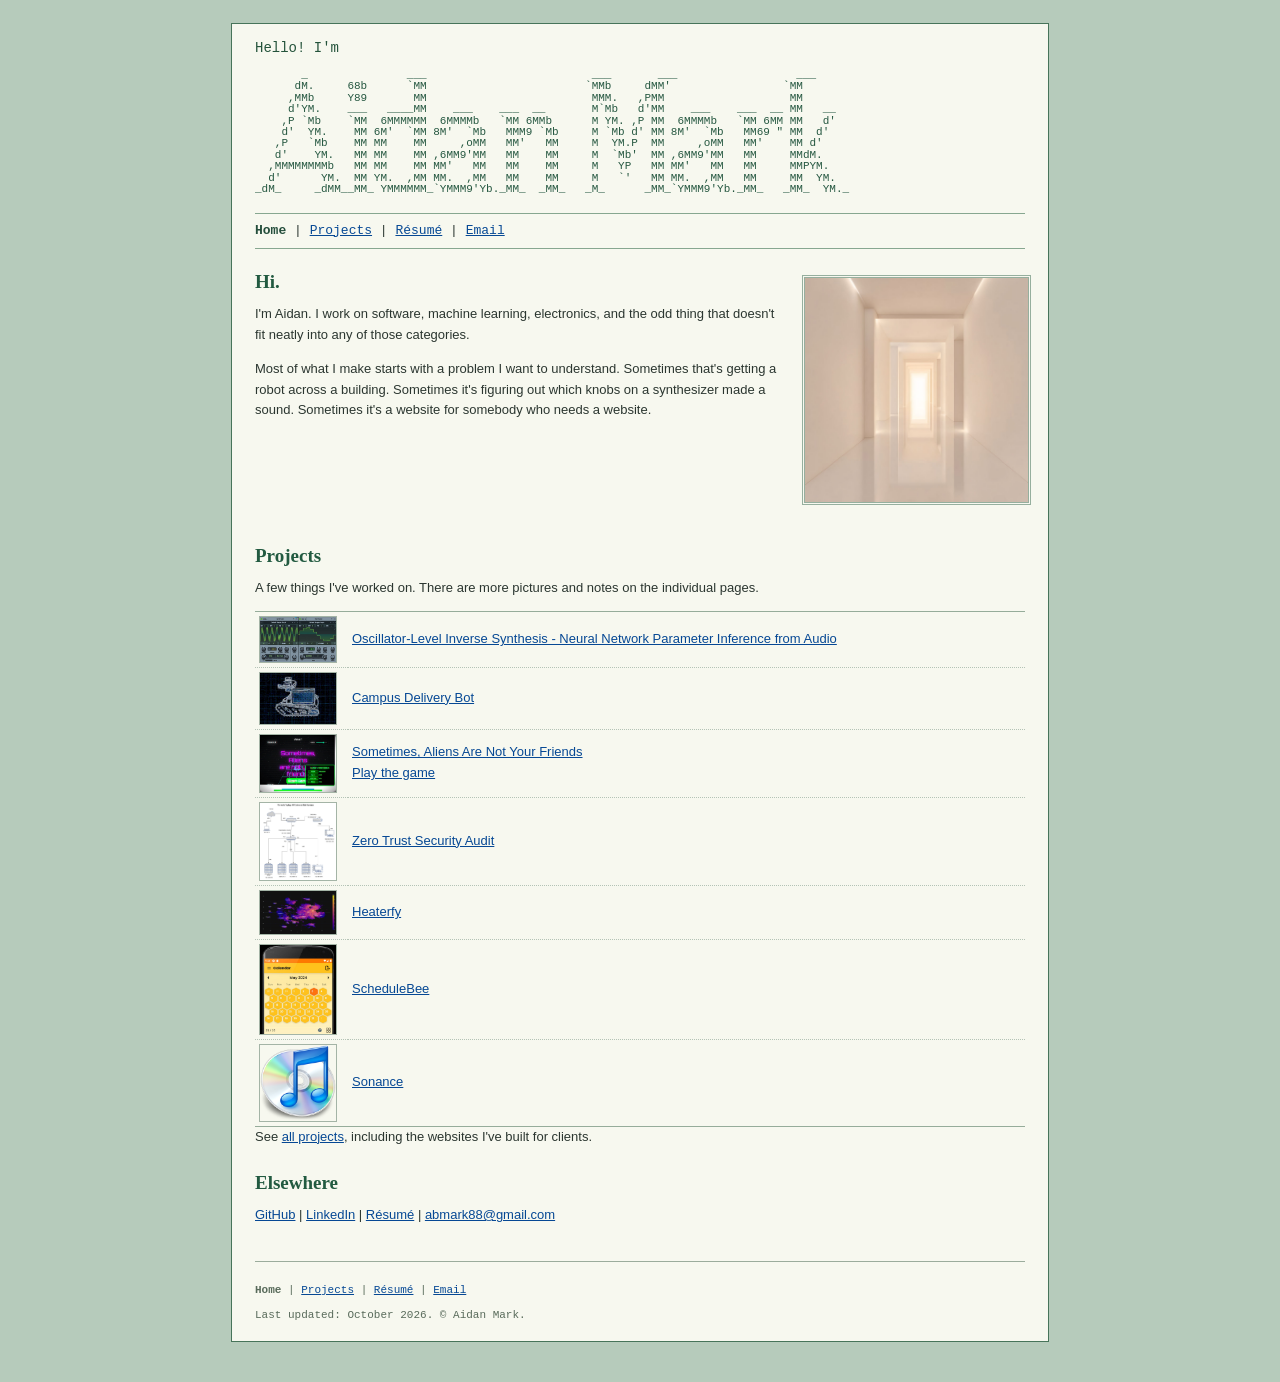
==== commit ee341eb9: "Restore archived project Markdown and remove faux-retro site chrome" ====
--- a/index.html
+++ b/index.html
@@ -3,15 +3,14 @@
 <head>
 <meta http-equiv="Content-Type" content="text/html; charset=utf-8">
 <meta name="viewport" content="width=device-width, initial-scale=1">
-<meta name="description" content="Aidan Mark, Edmonton. Handmade notes on software, robotics, music, and projects.">
+<meta name="description" content="Aidan Mark - software, music, robotics, projects and things made in Edmonton.">
 <title>Home - Aidan Mark</title>
-<link rel="stylesheet" type="text/css" href="style.css">
+<link rel="stylesheet" href="style.css" type="text/css">
 </head>
-<body class="theme-home">
-<div class="binder" id="top">
-  <p class="topline">AIDAN MARK / PERSONAL FILES <span class="right">EDMONTON, AB / EST. ON THE WEB</span></p>
-  <h1 class="print-title">Aidan Mark</h1>
-  <div class="ascii-clip"><pre class="ascii-name">       _               ___                         ___       ___                  ___
+<body class="home">
+<div class="page">
+<div class="site-head">
+<p class="hello">Hello! I'm</p><pre class="ascii-name">       _               ___                         ___       ___                  ___
       dM.     68b      `MM                        `MMb     dMM&#x27;                 `MM
      ,MMb     Y89       MM                         MMM.   ,PMM                   MM
      d&#x27;YM.    ___   ____MM    ___    ___  __       M`Mb   d&#x27;MM    ___    ___  __ MM   __
@@ -21,44 +20,34 @@
    d&#x27;    YM.   MM MM    MM ,6MM9&#x27;MM   MM    MM     M  `Mb&#x27;  MM ,6MM9&#x27;MM   MM     MMdM.
   ,MMMMMMMMb   MM MM    MM MM&#x27;   MM   MM    MM     M   YP   MM MM&#x27;   MM   MM     MMPYM.
   d&#x27;      YM.  MM YM.  ,MM MM.  ,MM   MM    MM     M   `&#x27;   MM MM.  ,MM   MM     MM  YM.
-_dM_     _dMM__MM_ YMMMMMM_`YMMM9&#x27;Yb._MM_  _MM_   _M_      _MM_`YMMM9&#x27;Yb._MM_   _MM_  YM._</pre></div>
-  <p class="mast-note">software, sounds, robots &amp; other things made after midnight.</p>
-  <p class="links">[ <strong>home</strong> &nbsp; / &nbsp; <a href="projects.html">projects</a> &nbsp; / &nbsp; <a href="resume.html">resume</a> &nbsp; / &nbsp; <a href="mailto:abmark88@gmail.com">e-mail</a> ] &nbsp; <span class="stamp">* no scripts here *</span></p>
+_dM_     _dMM__MM_ YMMMMMM_`YMMM9&#x27;Yb._MM_  _MM_   _M_      _MM_`YMMM9&#x27;Yb._MM_   _MM_  YM._</pre>
+<p class="nav"><b>Home</b> | <a href="projects.html">Projects</a> | <a href="resume.html">Résumé</a> | <a href="mailto:abmark88@gmail.com">Email</a></p>
+</div>
+<div class="body-text">
+<div class="welcome">
+<div class="hallway"><img src="assets/home-hallway.jpg" alt="Corridor photograph from the original portfolio" width="260"></div>
+<h2>Hi.</h2>
+<p>I'm Aidan. I work on software, machine learning, electronics, and the odd thing that doesn't fit neatly into any of those categories.</p>
+<p>Most of what I make starts with a problem I want to understand. Sometimes that's getting a robot across a building. Sometimes it's figuring out which knobs on a synthesizer made a sound. Sometimes it's a website for somebody who needs a website.</p>
+</div>
+<div class="clear"></div>
+<h2>Projects</h2>
+<p>A few things I've worked on. There are more pictures and notes on the individual pages.</p>
+<table class="home-projects" cellspacing="0" cellpadding="4" summary="Selected projects">
+<tr><td class="tiny-image"><a href="chroma.html"><img src="assets/chroma-osc.jpg" alt="Oscillator-Level Inverse Synthesis" width="76"></a></td><td><a href="chroma.html">Oscillator-Level Inverse Synthesis - Neural Network Parameter Inference from Audio</a></td></tr><tr><td class="tiny-image"><a href="robot.html"><img src="assets/robot-sketch.jpg" alt="Campus Delivery Bot" width="76"></a></td><td><a href="robot.html">Campus Delivery Bot</a></td></tr><tr><td class="tiny-image"><a href="aliens.html"><img src="assets/aliens-screen.jpg" alt="Sometimes, Aliens Are Not Your Friends" width="76"></a></td><td><a href="aliens.html">Sometimes, Aliens Are Not Your Friends</a><br><a href="https://sometimes-aliens.vercel.app/">Play the game</a></td></tr><tr><td class="tiny-image"><a href="security.html"><img src="assets/security-topology.jpg" alt="Zero Trust Security Audit" width="76"></a></td><td><a href="security.html">Zero Trust Security Audit</a></td></tr><tr><td class="tiny-image"><a href="heaterfy.html"><img src="assets/heaterfy-art.jpg" alt="Heaterfy" width="76"></a></td><td><a href="heaterfy.html">Heaterfy</a></td></tr><tr><td class="tiny-image"><a href="schedulebee.html"><img src="assets/schedulebee-shot.jpg" alt="ScheduleBee" width="76"></a></td><td><a href="schedulebee.html">ScheduleBee</a></td></tr><tr><td class="tiny-image"><a href="sonance.html"><img src="assets/sonance-disc.png" alt="Sonance" width="76"></a></td><td><a href="sonance.html">Sonance</a></td></tr></table>
+<p>See <a href="projects.html">all projects</a>, including the websites I've built for clients.</p>
+<h2>Elsewhere</h2>
+<p><a href="https://github.com/akimbo-md">GitHub</a> |
+<a href="https://www.linkedin.com/in/akimbo-html/">LinkedIn</a> |
+<a href="resume.html">Résumé</a> |
+<a href="mailto:abmark88@gmail.com">abmark88@gmail.com</a></p>
 
-  <p class="crumb">file no. 000 / visitor access granted / hello from edmonton</p>
-  <div class="home-intro">
-    <div class="corridor-photo">
-      <img src="assets/home-hallway.jpg" width="260" alt="A quiet, almost endless office corridor from my old portfolio">
-      <p class="caption">A hallway from the old site.</p>
-    </div>
-    <h2><span class="section-marker">[ 00 ]</span> hi. i'm aidan.</h2>
-    <p>I work on software, machine learning, electronics, and the odd thing that doesn't fit neatly into any of those categories.</p>
-    <p>Most of what I make starts with a problem I want to understand. Sometimes that's getting a robot across a building. Sometimes it's figuring out which knobs on a synthesizer made a sound. Sometimes it's a website for somebody who needs a website.</p>
-    <p>And this is my little place on the internet. I wanted it to feel more like a website someone actually made, with pictures to look at and things to click, rather than a product demo.</p>
-  </div>
-  <div class="clear"></div>
-  <h2><span class="section-marker">[ 01 ]</span> the filing cabinet</h2>
-  <p>I keep the good stuff in here. Each file has its own room, and its own old background picture.</p>
-  <table class="home-list" cellspacing="0" cellpadding="0" summary="A few projects">
-    <tr class="chroma"><td class="number">01</td><td class="iconpic"><a href="chroma.html"><img src="assets/chroma-osc.jpg" width="75" alt=""></a></td><td><b><a href="chroma.html">Inverse synthesis</a></b><br>Turning a sound into editable synthesizer settings.<br><small>audio / machine learning</small></td></tr>
-    <tr class="robot"><td class="number">02</td><td class="iconpic"><a href="robot.html"><img src="assets/robot-sketch.jpg" width="75" alt=""></a></td><td><b><a href="robot.html">Campus delivery robot</a></b><br>A real indoor robot, complete with wheels and problems.<br><small>robotics / C++</small></td></tr>
-    <tr class="aliens"><td class="number">03</td><td class="iconpic"><a href="aliens.html"><img src="assets/aliens-screen.jpg" width="75" alt=""></a></td><td><b><a href="aliens.html">Sometimes Aliens Are Not Your Friends</a></b><br>A 3D browser game with a handwritten renderer. Yes, you can play it.<br><small>game / WebGL2</small><br><a href="https://sometimes-aliens.vercel.app/">[ play game ]</a></td></tr>
-    <tr class="security"><td class="number">04</td><td class="iconpic"><a href="security.html"><img src="assets/security-topology.jpg" width="75" alt=""></a></td><td><b><a href="security.html">Zero Trust security review</a></b><br>Network diagrams, identity and services talking safely.<br><small>systems / security</small></td></tr>
-    <tr class="heaterfy"><td class="number">05</td><td class="iconpic"><a href="heaterfy.html"><img src="assets/heaterfy-art.jpg" width="75" alt=""></a></td><td><b><a href="heaterfy.html">Heaterfy</a></b><br>Music recommendations based on what songs sound like.<br><small>music / machine learning</small></td></tr>
-  </table>
-  <p class="stamp">-&gt; <a href="projects.html">open the whole cabinet / 8 files</a></p>
-  <h2><span class="section-marker">[ 02 ]</span> one thing worth explaining</h2>
-  <p>My inverse-synthesis capstone used <b>193,283 labelled samples</b> from 18 wavetables, with <b>97.4% top-1 accuracy</b> on wavetable classification. That's classification, not a claim that it can perfectly recreate any sound. <a href="chroma.html">More about it here</a>.</p>
-  <div class="notice"><b>little note:</b> This is deliberately a classic site. It's still real work: the projects, game, links, and résumé all work. You just don't have to scroll through ten animations to get to them.</div>
-  <h2><span class="section-marker">[ 03 ]</span> the other bits</h2>
-  <p>Find me on <a href="https://github.com/akimbo-md">GitHub</a>, on <a href="https://www.linkedin.com/in/akimbo-html/">LinkedIn</a>, or just <a href="mailto:abmark88@gmail.com">send an email</a>. For the formal stuff, there's also <a href="resume.html">my résumé</a>.</p>
-  <p class="signoff">Thanks for stopping by. <b>- Aidan</b></p>
-  <div class="foot">
-    <p class="stars">* * * * *</p>
-    <p><a href="index.html">home</a> &nbsp; / &nbsp; <a href="projects.html">all the projects</a> &nbsp; / &nbsp; <a href="resume.html">r&eacute;sum&eacute;</a> &nbsp; / &nbsp; <a href="mailto:abmark88@gmail.com">write me</a></p>
-    <p>Last edited: 22 October 2026.<br>
-       Made from ordinary HTML, old-fashioned CSS, and original project pictures. &copy; Aidan Mark.</p>
-  </div>
+</div>
+<div class="footer">
+<hr>
+<p><b>Home</b> | <a href="projects.html">Projects</a> | <a href="resume.html">Résumé</a> | <a href="mailto:abmark88@gmail.com">Email</a></p>
+<p>Last updated: October 2026. &copy; Aidan Mark.</p>
+</div>
 </div>
 </body>
 </html>
--- a/style.css
+++ b/style.css
@@ -1,234 +1,181 @@
-/* Aidan Mark's personal pages.
-   HTML 4.01 + CSS 2-era techniques. No JavaScript, no layout framework.
-   The colour shifts are deliberate: each old project had its own world. */
+/* Aidan Mark's personal homepage.
+   Ordinary HTML 4.01 / CSS 2-era techniques: text, tables, photos, links. */
 
-html { background: #d4e0d3; }
+html { background: #b6cbbb; }
 body {
   margin: 0;
-  padding: 16px 0 50px;
-  font: 14px/1.55 "Courier New", Courier, monospace;
-  color: #273d35;
-  background: #d4e0d3;
+  padding: 18px 7px 40px;
+  font: 13px/1.6 Verdana, Arial, sans-serif;
+  color: #2b3630;
+  background: #b6cbbb;
 }
-a { color: #164b8f; text-decoration: underline; }
-a:visited { color: #635381; }
-a:hover { color: #fff; background: #2c6653; }
-a:focus { outline: 1px dotted #194735; }
+a { color: #064894; text-decoration: underline; }
+a:visited { color: #6a4482; }
+a:hover { color: #fff; background: #23553d; }
+a:focus { outline: 1px dotted #285b49; }
 img { max-width: 100%; height: auto; border: 0; }
 p { margin: 0 0 13px; }
-h1 { font: bold 24px/1.22 "Courier New", Courier, monospace; margin: 12px 0; }
-h2 { font: bold 18px/1.3 "Courier New", Courier, monospace; margin: 25px 0 10px; }
-h3 { font: bold 15px/1.3 "Courier New", Courier, monospace; margin: 0 0 5px; }
-small { font-size: 11px; }
-ul { padding-left: 24px; }
-li { padding: 2px 0; }
+h1 {
+  font: bold 26px/1.2 Georgia, "Times New Roman", serif;
+  color: #225a40;
+  margin: 13px 0;
+}
+h2 {
+  font: bold 19px/1.2 Georgia, "Times New Roman", serif;
+  color: #225a40;
+  margin: 25px 0 10px;
+}
+h3 {
+  font: bold 15px/1.3 Verdana, Arial, sans-serif;
+  margin: 16px 0 6px;
+}
+pre, code { font-family: "Courier New", Courier, monospace; }
+pre { max-width: 100%; overflow: auto; }
+hr { border: 0; border-top: 1px solid #9bac9c; margin: 20px 0; }
+ul, ol { padding-left: 24px; }
+li { margin: 4px 0; }
+.page {
+  width: 770px;
+  max-width: 80%;
+  margin: 5px auto 0;
+  padding: 16px 23px 10px;
+  border: 1px solid #47745a;
+  background: #f7f8ef;
+}
+.site-head { margin: 0 0 22px; }
+.hello { font: 14px/1.2 "Courier New", Courier, monospace; color: #24533b; }
+.ascii-name {
+  margin: 0;
+  padding: 0;
+  overflow: auto;
+  color: #255740;
+  font: 11px/1.04 "Courier New", Courier, monospace;
+  white-space: pre;
+}
+.logo { margin: 1px 0 12px; font: bold 22px/1.2 Georgia, "Times New Roman", serif; }
+.logo a, .logo a:visited { color: #225a40; }
+.nav {
+  margin: 17px 0 0;
+  padding: 7px 0;
+  border-top: 1px solid #87a790;
+  border-bottom: 1px solid #87a790;
+  font: 13px/1.6 "Courier New", Courier, monospace;
+}
+.nav b { color: #254e3c; }
+.footer {
+  clear: both;
+  margin-top: 35px;
+  font: 11px/1.6 "Courier New", Courier, monospace;
+  color: #596b5b;
+}
+.footer p { margin: 0 0 7px; }
+.clear { clear: both; }
+.welcome { margin: 10px 0 24px; }
+.welcome h2 { margin-top: 5px; }
+.hallway {
+  float: right;
+  width: 29%;
+  margin: 4px 0 15px 17px;
+}
+.hallway img { border: 3px double #96af9e; display: block; }
+.home-projects {
+  width: 100%;
+  border-collapse: collapse;
+  border-top: 1px solid #96ac9a;
+  border-bottom: 1px solid #96ac9a;
+}
+.home-projects td { border-bottom: 1px dotted #b4c3b6; vertical-align: middle; }
+.home-projects .tiny-image { width: 85px; }
+.home-projects img { width: 76px; border: 1px solid #a4b4a6; display: block; }
+.project-index { margin: 18px 0 26px; }
+.project-item { clear: both; padding: 18px 0 16px; border-bottom: 1px dotted #a5b6a9; }
+.project-item .project-img img {
+  float: left;
+  width: 138px;
+  max-width: 34%;
+  margin: 2px 13px 11px 0;
+  border: 1px solid #a7afa9;
+}
+.project-item h3 { margin: 0 0 8px; }
+.project-item p { margin: 0 0 9px; }
+.small-tech, .tech {
+  font: 12px/1.6 "Courier New", Courier, monospace;
+  color: #56745e;
+}
+.small-tech { margin: 7px 0 5px; }
+.short-intro { font-size: 13px; }
+.writeup { margin-top: 20px; }
+.writeup h2 { font-size: 19px; }
+.writeup h3 { font-size: 16px; }
+.writeup h4 { font-size: 14px; margin: 22px 0 8px; }
+.writeup p { margin: 0 0 16px; }
+.writeup img {
+  display: block;
+  max-width: 98%;
+  height: auto;
+  padding: 4px;
+  margin: 9px auto 20px;
+  border: 1px solid #a6b5a6;
+  background: #fff;
+}
+.writeup li { margin: 6px 0; }
+.writeup code { color: #274c3d; }
+.writeup a img { border: 1px solid #879b88; }
+.back { margin: 29px 0 0; padding-top: 11px; border-top: 1px solid #9aaea1; }
+.resume-list dt { font-weight: bold; margin: 10px 0 3px; }
+.resume-list dd { margin: 0 0 8px 26px; }
+.body-text > p > img { border: 1px solid #9dad9b; }
 
-.binder {
-  width: 84%;
-  max-width: 880px;
-  margin: 14px auto 0;
-  padding: 18px 22px 26px;
-  background: #eef4ea;
-  border: 3px double #225643;
-}
-.topline {
-  border-bottom: 1px solid #7eaa92;
-  font-size: 11px;
-  letter-spacing: 1px;
-  padding-bottom: 7px;
-  color: #345f4e;
-}
-.topline .right { display: block; text-align: right; color: #556f5f; }
-.ascii-clip { overflow: auto; padding: 20px 0 11px; }
-.ascii-name {
-  color: #20614c;
-  font: bold 11px/1.03 "Courier New", Courier, monospace;
-  white-space: pre;
-  margin: 0;
-}
-.print-title {
-  position: absolute;
-  left: -9999px;
-  width: 1px;
-  height: 1px;
-  overflow: hidden;
-}
-.mast-note { color: #37634c; font-size: 12px; margin: 5px 0 16px; }
-.links {
-  border-top: 1px solid #6f947e;
-  border-bottom: 1px solid #6f947e;
-  padding: 8px 0;
-  margin: 0 0 18px;
-  line-height: 2;
-  font-size: 12px;
-}
-.links strong { background: #225643; color: #fff; padding: 3px 5px; }
-.links a { margin: 0 4px; }
-.stamp { color: #315a49; font-weight: bold; font-size: 11px; }
-.home-intro h2 { margin-top: 8px; color: #17523d; }
-.corridor-photo {
-  float: right;
-  width: 26%;
-  margin: 2px 0 12px 11px;
-  padding: 5px;
-  border: 2px ridge #9bb4a3;
-  background: #f6f7f1;
-}
-.corridor-photo img { display: block; width: 100%; }
-.caption {
-  font-size: 11px;
-  line-height: 1.45;
-  color: #506d5d;
-  margin: 5px 0 0;
-}
-.clear { clear: both; }
-.section-marker { color: #417a60; font-weight: bold; }
-.home-list { width: 100%; border-collapse: collapse; margin: 5px 0 10px; }
-.home-list td { border-bottom: 1px dotted #a8c0ae; padding: 10px 5px; vertical-align: middle; }
-.home-list td.number { width: 27px; color: #517d61; font-size: 11px; }
-.home-list td.iconpic { width: 84px; }
-.home-list img { width: 75px; max-height: 72px; border: 1px solid #819889; background: #fff; }
-.home-list b { font-weight: bold; }
-.home-list small { color: #526955; }
-.notice {
-  border: 1px dashed #5f866e;
-  background: #e3eee3;
-  margin: 21px 0 11px;
-  padding: 12px 14px 6px;
-  font-size: 12px;
-}
-.notice b { color: #225643; }
-.signoff { margin-top: 22px; font-size: 12px; color: #355742; }
-.crumb { font-size: 11px; color: #63786b; margin-bottom: 15px; }
-.dir-heading { font-size: 21px; color: #1b5c4d; margin: 3px 0 10px; }
-.dir-sub { font-size: 12px; color: #47715b; }
-.file-table { width: 100%; border-collapse: separate; border-spacing: 0 13px; }
-.file-table td { padding: 9px 9px; vertical-align: top; border: 1px solid #b9caba; background: #f7faf5; }
-.file-table .preview { width: 138px; border-right: 0; }
-.file-table .preview img { width: 138px; display: block; border: 1px solid #b1b1a5; }
-.file-table .details { border-left: 0; }
-.file-table .note { font-size: 12px; color: #53695c; }
-.file-table h3 { font-size: 16px; margin-top: 3px; }
-.file-table p { margin: 3px 0 7px; }
-.file-table .open { font-size: 12px; font-weight: bold; }
-.file-table .chroma td { background: #fff8ef; }
-.file-table .robot td { background: #e8eef6; }
-.file-table .aliens td { background: #e0efe7; }
-.file-table .security td { background: #e3f2f0; }
-.file-table .heaterfy td { background: #fff0e4; }
-.file-table .schedulebee td { background: #fff7db; }
-.file-table .sonance td { background: #eef1f4; }
-.file-table .clients td { background: #fff2f2; }
-.foot {
-  clear: both;
-  margin-top: 30px;
-  padding-top: 10px;
-  border-top: 3px double #709782;
-  color: #537163;
-  font-size: 11px;
-}
-.foot a { font-size: 12px; }
-.foot .stars { font-size: 14px; letter-spacing: 5px; color: #316c50; }
-.doodle { color: #57735f; font: 12px/1.2 "Courier New", Courier, monospace; overflow: auto; margin: 14px 0; }
-.file-id { color: #386c55; font-size: 11px; letter-spacing: 1px; }
-.file-h1 { font-size: 26px; color: #225943; margin-top: 8px; }
-.file-nav { font-size: 12px; margin: 0 0 19px; }
-.file-nav a { margin-right: 7px; }
-.project-intro { margin: 15px 0; }
-.project-intro .tech { text-transform: none; color: #587363; font-size: 12px; }
-.figure {
-  margin: 19px 0 20px;
-  border: 1px solid #a8bba9;
-  padding: 7px;
-  background: #fbfdf8;
-}
-.figure img { display: block; margin: 0 auto; }
-.figure .caption { text-align: center; margin: 8px 0 0; }
-.figure.small-figure { float: right; width: 30%; margin: 0 0 16px 16px; }
-.note-box { padding: 11px 13px; border-left: 3px solid #468666; background: #e0eee6; margin: 15px 0; }
-.external-link { font-weight: bold; }
-.contact-paper { border: 1px dotted #a6a99c; background: #fffdf2; padding: 8px 11px; margin-top: 21px; }
-.resume-photo { float: right; margin: 0 0 16px 17px; border: 3px double #91aa98; }
-.skills-list dt { color: #255442; font-weight: bold; margin: 12px 0 2px; }
-.skills-list dd { margin: 2px 0 0 23px; }
-.work-history dt { margin-top: 14px; font-weight: bold; }
-.work-history dt small { color: #62746a; font-weight: normal; }
-.work-history dd { margin: 3px 0 0 22px; }
+/* Archived per-card backgrounds, not newly invented retro motifs. */
+body.home { background: #b6cbbb; }
+body.projects { background: #b6cbbb; }
+body.resume { background: #dfdfd2 url("assets/resume-paper.jpg") repeat; }
+body.chroma { background: #f1e6db url("assets/chroma-paper.jpg") repeat; }
+body.robot { background: #0b386e url("assets/robot-blueprint.jpg") repeat; }
+body.security { background: #07536b url("assets/security-sea.jpg") no-repeat center top; }
+body.heaterfy { background: #251813 url("assets/heaterfy-art.jpg") no-repeat center top; }
+body.schedulebee { background: #f0da89 url("assets/schedulebee-bg.jpg") repeat; }
+body.sonance { background: #a2a9af url("assets/sonance-metal.jpg") repeat; }
+body.aliens { background: #00050c url("assets/aliens-sky.jpg") repeat; }
+body.clients { background: #ead5dc url("assets/clients-art-bg.jpg") repeat; }
+body.fostermedia { background: #bcb3a7; }
 
-/* The world outside each file changes. Old saved card themes and original
-   archived project art are reused here as honest backgrounds. */
-body.theme-home {
-  background: #cfded1 url("assets/home-hallway.jpg") no-repeat center top;
-}
-body.theme-projects {
-  background: #103c3c url("assets/projects-aero.jpg") no-repeat center top;
-}
-body.theme-resume {
-  background: #d8e0d2 url("assets/resume-paper.jpg") repeat;
-}
-body.theme-chroma {
-  background: #faf8ef url("assets/chroma-paper.jpg") repeat;
-}
-body.theme-robot {
-  background: #102d56 url("assets/robot-blueprint.jpg") repeat;
-}
-body.theme-aliens {
-  background: #01040a url("assets/aliens-sky.jpg") repeat;
-}
-body.theme-security {
-  background: #04526a url("assets/security-sea.jpg") no-repeat center top;
-}
-body.theme-heaterfy {
-  background: #1d1513 url("assets/heaterfy-art.jpg") no-repeat center top;
-}
-body.theme-schedulebee {
-  background: #edcf83 url("assets/schedulebee-bg.jpg") repeat;
-}
-body.theme-sonance {
-  background: #9da6ad url("assets/sonance-metal.jpg") repeat;
-}
-body.theme-clients {
-  background: #e9d6df url("assets/clients-art-bg.jpg") repeat;
-}
+body.chroma .page { background: #fffcf5; border-color: #a15b3b; color: #46372c; }
+body.robot .page { background: #f0f5fb; border-color: #305f95; color: #233d59; }
+body.security .page { background: #f0f8f7; border-color: #267f92; color: #214952; }
+body.heaterfy .page { background: #221b19; border-color: #9d572c; color: #ede3dd; }
+body.schedulebee .page { background: #fffae7; border-color: #8e6f9c; color: #4d402c; }
+body.sonance .page { background: #f4f6f7; border-color: #58758d; color: #354958; }
+body.aliens .page { background: #0d1920; border-color: #529779; color: #c9e0d6; font-family: "Courier New", Courier, monospace; }
+body.clients .page { background: #fff8f8; border-color: #997085; }
+body.fostermedia .page { background: #faf8ed; border-color: #8e887e; }
 
-body.theme-projects .binder { background: #edf6f0; border-color: #2b6655; }
-body.theme-resume .binder { background: #fffef8; border-color: #557165; }
-body.theme-chroma .binder { background: #fffbf4; border-color: #a75131; color: #4d3830; }
-body.theme-robot .binder { background: #eff5fa; border-color: #2d5a91; color: #233d5e; }
-body.theme-aliens .binder { background: #0d1b22; border-color: #5ca88a; color: #d1e4d9; }
-body.theme-security .binder { background: #f0fbfb; border-color: #267f92; color: #23515b; }
-body.theme-heaterfy .binder { background: #fff5ed; border-color: #b05c29; color: #593c2e; }
-body.theme-schedulebee .binder { background: #fff8df; border-color: #81609f; color: #5d4c34; }
-body.theme-sonance .binder { background: #f4f7fa; border-color: #56758e; color: #3d4d5b; }
-body.theme-clients .binder { background: #fffaf7; border-color: #986b80; color: #604e55; }
-body.theme-chroma h1, body.theme-chroma h2 { color: #ae431c; }
-body.theme-robot h1, body.theme-robot h2 { color: #275d96; }
-body.theme-aliens h1, body.theme-aliens h2 { color: #bce6d3; }
-body.theme-security h1, body.theme-security h2 { color: #08738b; }
-body.theme-heaterfy h1, body.theme-heaterfy h2 { color: #b75322; }
-body.theme-schedulebee h1, body.theme-schedulebee h2 { color: #6c4795; }
-body.theme-sonance h1, body.theme-sonance h2 { color: #3e6d90; }
-body.theme-clients h1, body.theme-clients h2 { color: #945c78; }
-body.theme-aliens a { color: #a6d9c9; }
-body.theme-aliens a:visited { color: #aeb5e1; }
-body.theme-aliens a:hover { color: #00130c; background: #98d0b9; }
-body.theme-aliens .topline,
-body.theme-aliens .crumb,
-body.theme-aliens .file-id,
-body.theme-aliens .project-intro .tech,
-body.theme-aliens .foot,
-body.theme-aliens .doodle { color: #80b6a0; }
-body.theme-aliens .links,
-body.theme-aliens .foot { border-color: #356451; }
-body.theme-aliens .figure { background: #101b22; border-color: #356451; }
-body.theme-aliens .caption { color: #b2cfc0; }
-body.theme-aliens .topline .right, body.theme-aliens .stamp { color: #9ac4ae; }
-body.theme-aliens .note-box { color: #d6e8df; background: #153329; border-color: #82baa1; }
-body.theme-aliens .contact-paper { color: #d5e7dd; background: #10251d; border-color: #467b65; }
-body.theme-chroma .note-box { background: #fff0df; border-color: #bd653f; }
-body.theme-robot .note-box { background: #dceafb; border-color: #4a79a4; }
-body.theme-security .note-box { background: #e3f2f4; border-color: #238198; }
-body.theme-heaterfy .note-box { background: #ffe8d8; border-color: #b85f2b; }
-body.theme-schedulebee .note-box { background: #f5edce; border-color: #8260a0; }
-body.theme-sonance .note-box { background: #e5edf2; border-color: #477993; }
-body.theme-clients .note-box { background: #fff0f4; border-color: #a46b87; }
+body.chroma h1, body.chroma h2 { color: #a34829; }
+body.robot h1, body.robot h2 { color: #244f7e; font-family: Arial, Helvetica, sans-serif; }
+body.security h1, body.security h2 { color: #0c667c; font-family: Tahoma, Verdana, sans-serif; }
+body.heaterfy h1, body.heaterfy h2 { color: #ffa45e; font-family: Verdana, Arial, sans-serif; }
+body.schedulebee h1, body.schedulebee h2 { color: #75509c; font-family: "Trebuchet MS", Verdana, sans-serif; }
+body.sonance h1, body.sonance h2 { color: #49758e; font-family: Arial, Helvetica, sans-serif; }
+body.aliens h1, body.aliens h2 { color: #acd8c4; font-family: "Courier New", Courier, monospace; }
+body.clients h1, body.clients h2 { color: #966782; }
+
+body.heaterfy .logo a, body.heaterfy .logo a:visited { color: #ffb277; }
+body.heaterfy .small-tech, body.heaterfy .tech { color: #e9b58d; }
+body.heaterfy .nav, body.heaterfy .back, body.heaterfy .footer hr { border-color: #825640; }
+body.heaterfy a { color: #ffe0b4; }
+body.heaterfy a:visited { color: #c6b1df; }
+body.heaterfy a:hover { color: #1e1413; background: #ffd2a0; }
+body.heaterfy .writeup img { background: #322320; border-color: #6e4b37; }
+body.heaterfy .writeup code { color: #ffdab0; }
+body.heaterfy .footer { color: #c2a497; }
+
+body.aliens .logo a, body.aliens .logo a:visited { color: #acd8c4; }
+body.aliens .small-tech, body.aliens .tech { color: #96b9a5; }
+body.aliens .nav, body.aliens .back, body.aliens .footer hr { border-color: #38654d; }
+body.aliens a { color: #acdbbe; }
+body.aliens a:visited { color: #bfb5de; }
+body.aliens a:hover { color: #081b11; background: #a3dbbd; }
+body.aliens .writeup img { background: #152520; border-color: #365f4c; }
+body.aliens .footer { color: #91ba9e; }
+body.aliens .nav b { color: #c9e0d6; }
+body.heaterfy .nav b { color: #ede3dd; }
